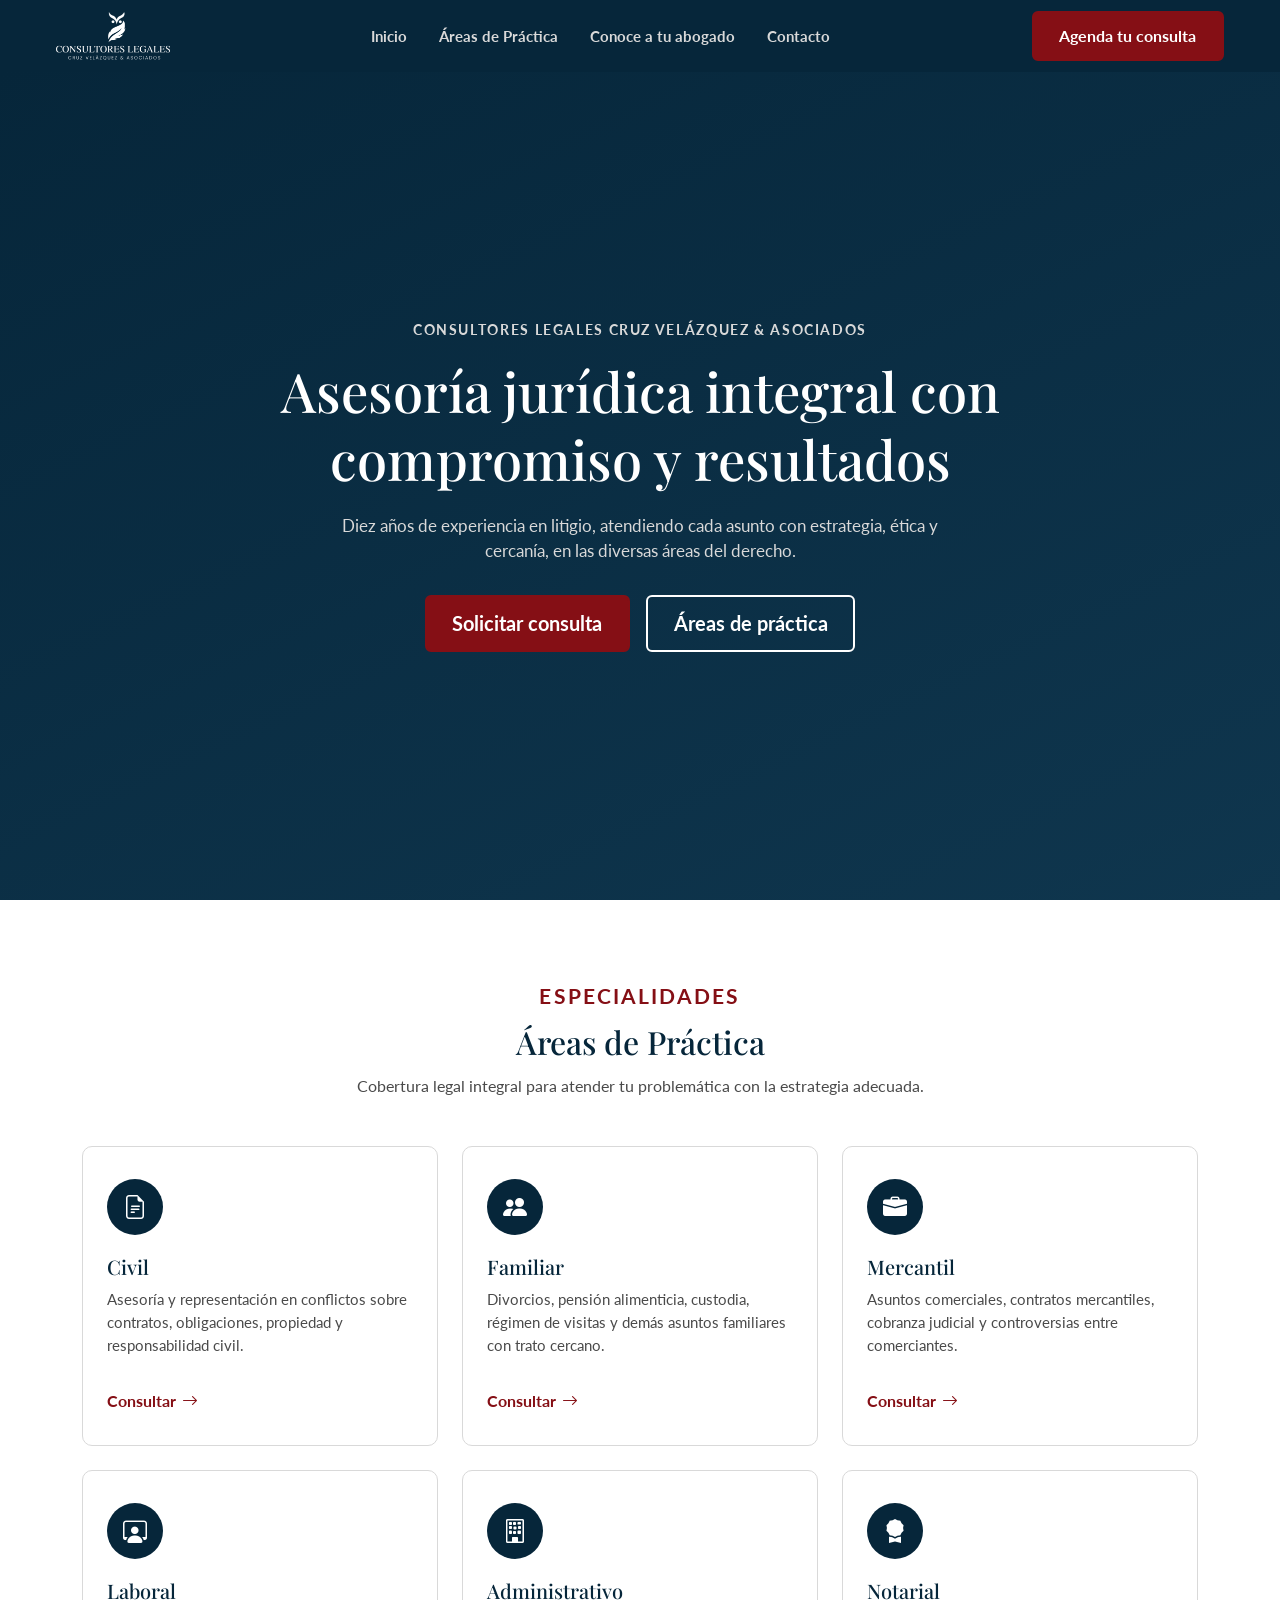
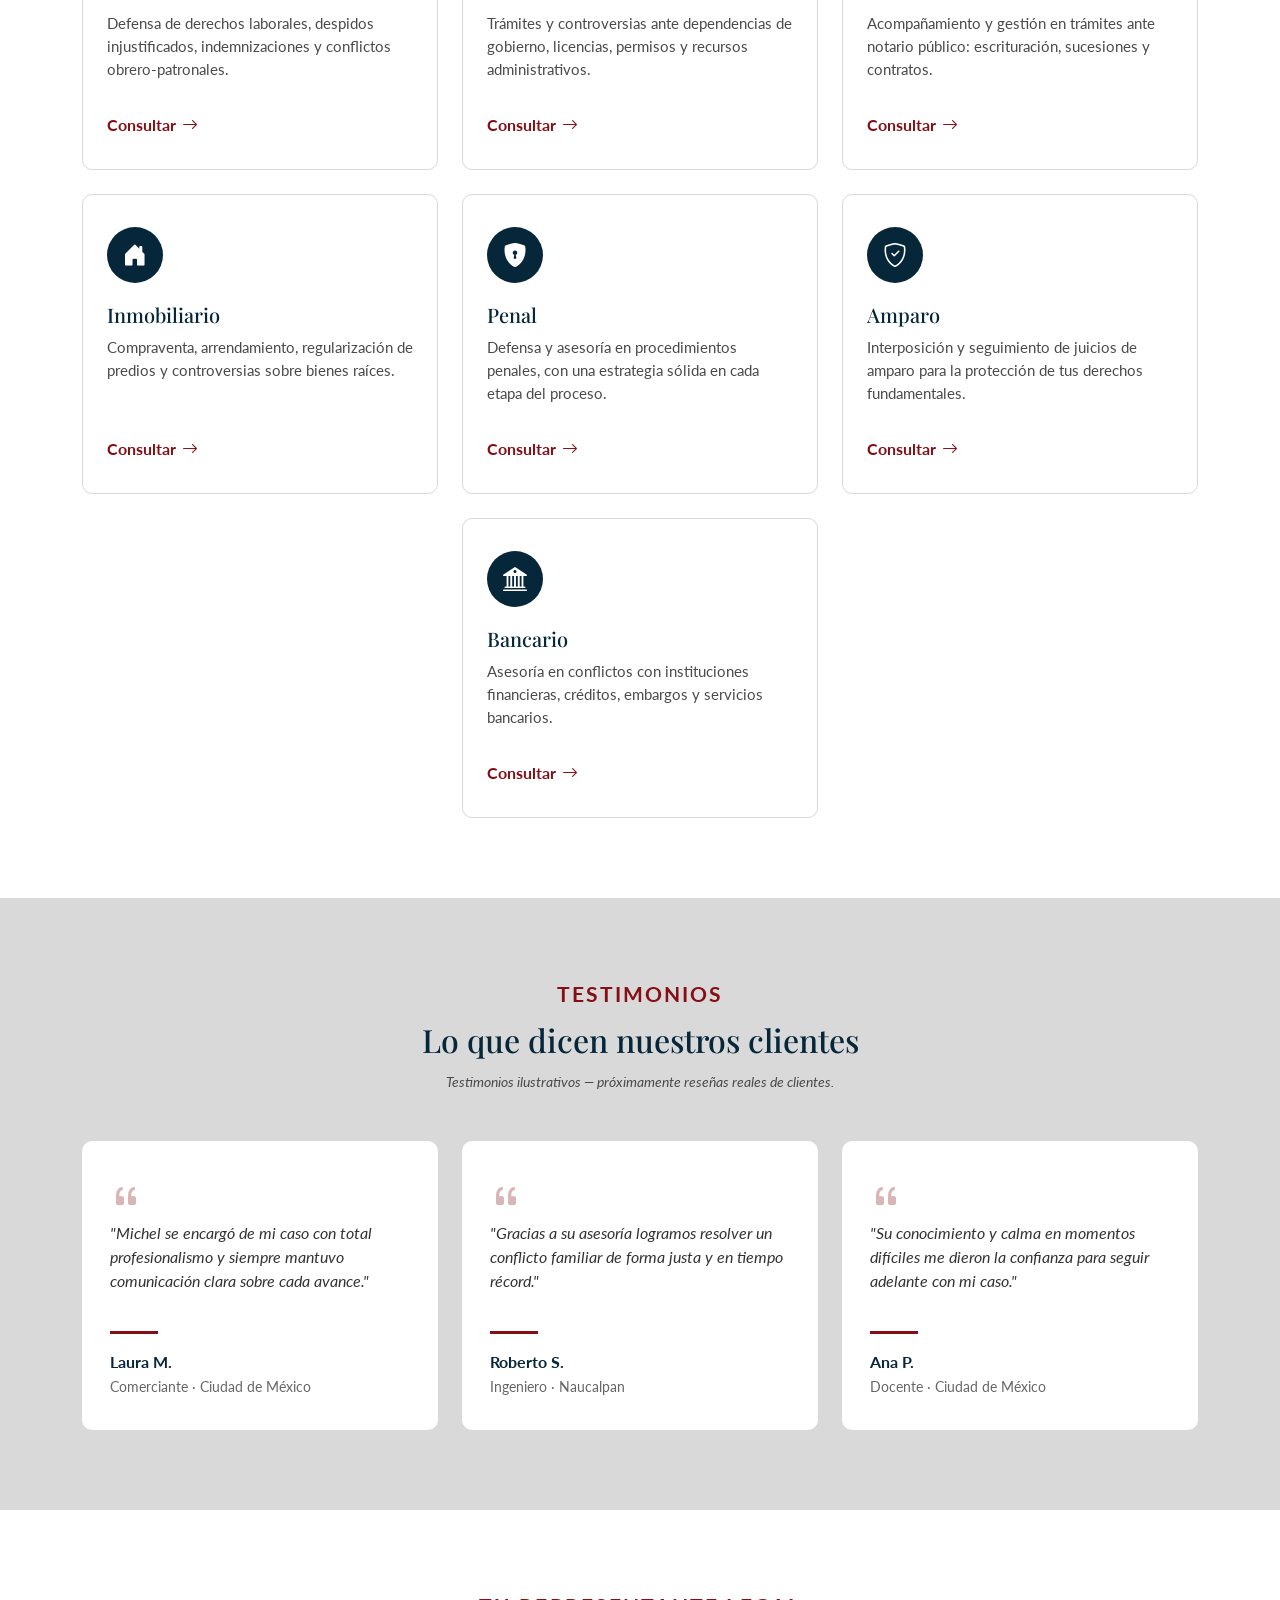
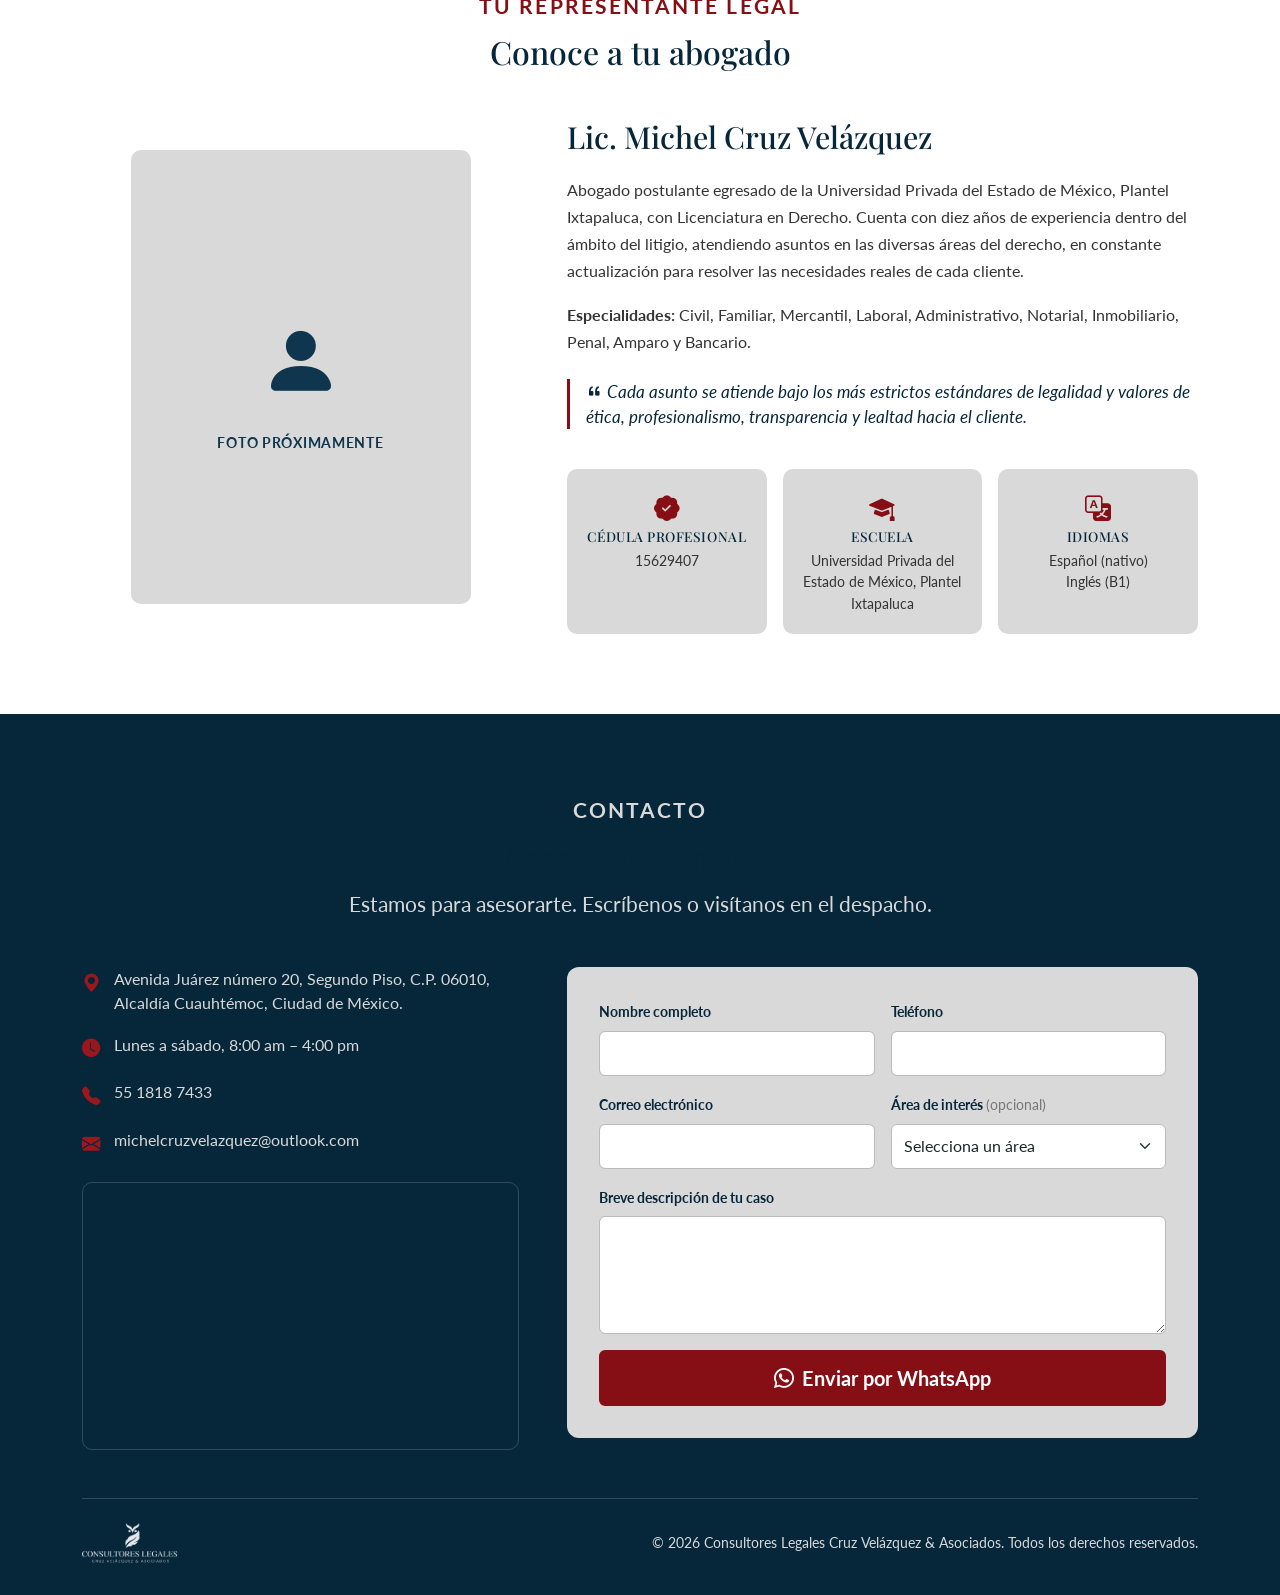
==== index.html @ a60c9e8b "Primera versión de la landing page del despacho de abogados Landing page mobile-first con Bootstrap " ====
<!DOCTYPE html>
<html lang="es">
<head>
<meta charset="UTF-8">
<meta name="viewport" content="width=device-width, initial-scale=1.0">
<title>Consultores Legales Cruz Velázquez &amp; Asociados | Michel Cruz Velázquez</title>
<meta name="description" content="Asesoría jurídica integral y personalizada con el Lic. Michel Cruz Velázquez. Civil, Familiar, Mercantil, Laboral, Penal, Amparo y más. Ciudad de México.">
<meta name="robots" content="index, follow">
<meta name="theme-color" content="#06263A">

<!-- TODO: reemplazar con la URL real una vez publicado en GitHub Pages (o dominio propio) -->
<link rel="canonical" href="https://TU-USUARIO.github.io/NOMBRE-REPO/">

<!-- Open Graph -->
<meta property="og:type" content="website">
<meta property="og:locale" content="es_MX">
<meta property="og:title" content="Consultores Legales Cruz Velázquez & Asociados">
<meta property="og:description" content="Asesoría jurídica integral y personalizada. Civil, Familiar, Mercantil, Laboral, Penal, Amparo y más. Ciudad de México.">
<meta property="og:url" content="https://TU-USUARIO.github.io/NOMBRE-REPO/">
<meta property="og:image" content="https://TU-USUARIO.github.io/NOMBRE-REPO/images/logotipo_consultores_legales.png">

<!-- Twitter Card -->
<meta name="twitter:card" content="summary">
<meta name="twitter:title" content="Consultores Legales Cruz Velázquez & Asociados">
<meta name="twitter:description" content="Asesoría jurídica integral y personalizada. Civil, Familiar, Mercantil, Laboral, Penal, Amparo y más. Ciudad de México.">
<meta name="twitter:image" content="https://TU-USUARIO.github.io/NOMBRE-REPO/images/logotipo_consultores_legales.png">

<link rel="icon" type="image/png" href="images/logotipo_consultores_legales.png">

<!-- Google Fonts -->
<link rel="preconnect" href="https://fonts.googleapis.com">
<link rel="preconnect" href="https://fonts.gstatic.com" crossorigin>
<link href="https://fonts.googleapis.com/css2?family=Lato:wght@400;700&family=Playfair+Display:wght@600;700&display=swap" rel="stylesheet">

<!-- Bootstrap 5 -->
<link href="https://cdn.jsdelivr.net/npm/bootstrap@5.3.3/dist/css/bootstrap.min.css" rel="stylesheet">
<!-- Bootstrap Icons -->
<link rel="stylesheet" href="https://cdn.jsdelivr.net/npm/bootstrap-icons@1.11.3/font/bootstrap-icons.css">

<link rel="stylesheet" href="css/styles.css">

<!-- Datos estructurados (schema.org) para SEO local -->
<script type="application/ld+json">
{
  "@context": "https://schema.org",
  "@type": "LegalService",
  "name": "Consultores Legales Cruz Velázquez & Asociados",
  "image": "images/logotipo_consultores_legales.png",
  "priceRange": "$$",
  "address": {
    "@type": "PostalAddress",
    "streetAddress": "Avenida Juárez número 20, Segundo Piso",
    "addressLocality": "Ciudad de México",
    "addressRegion": "CDMX",
    "postalCode": "06010",
    "addressCountry": "MX"
  },
  "telephone": "+525518187433",
  "email": "michelcruzvelazquez@outlook.com",
  "openingHoursSpecification": {
    "@type": "OpeningHoursSpecification",
    "dayOfWeek": ["Monday", "Tuesday", "Wednesday", "Thursday", "Friday", "Saturday"],
    "opens": "08:00",
    "closes": "16:00"
  },
  "areaServed": "Ciudad de México",
  "knowsAbout": ["Civil", "Familiar", "Mercantil", "Laboral", "Administrativo", "Notarial", "Inmobiliario", "Penal", "Amparo", "Bancario"]
}
</script>
</head>
<body>

<!-- ===================== NAVBAR ===================== -->
<header class="site-navbar" id="siteNavbar">
  <nav class="navbar-inner">
    <a href="#inicio" class="navbar-brand-custom">
      <img src="images/logotipo_consultores_legales.png" alt="Consultores Legales Cruz Velázquez &amp; Asociados">
    </a>

    <ul class="navbar-links-desktop">
      <li><a href="#inicio">Inicio</a></li>
      <li><a href="#areas-practica">Áreas de Práctica</a></li>
      <li><a href="#abogado">Conoce a tu abogado</a></li>
      <li><a href="#contacto">Contacto</a></li>
    </ul>
    <a href="#contacto" class="btn btn-cta d-none d-lg-inline-flex">Agenda tu consulta</a>

    <button class="hamburger-btn d-lg-none" id="hamburgerBtn" aria-label="Abrir menú" aria-expanded="false" aria-controls="mobileMenu">
      <span></span>
      <span></span>
      <span></span>
    </button>
  </nav>
</header>

<!-- Menú móvil a pantalla completa -->
<div class="mobile-menu" id="mobileMenu">
  <button class="mobile-menu-close" id="mobileMenuClose" aria-label="Cerrar menú">
    <i class="bi bi-x-lg"></i>
  </button>
  <ul class="mobile-menu-links">
    <li><a href="#inicio" class="mobile-link">Inicio</a></li>
    <li><a href="#areas-practica" class="mobile-link">Áreas de Práctica</a></li>
    <li><a href="#abogado" class="mobile-link">Conoce a tu abogado</a></li>
    <li><a href="#contacto" class="mobile-link">Contacto</a></li>
  </ul>
  <a href="#contacto" class="btn btn-cta mobile-cta">Agenda tu consulta</a>
</div>

<main>

<!-- ===================== HERO ===================== -->
<section class="hero" id="inicio">
  <div class="container">
    <div class="row justify-content-center text-center">
      <div class="col-12 col-lg-9">
        <p class="hero-eyebrow">Consultores Legales Cruz Velázquez &amp; Asociados</p>
        <h1 class="hero-title">Asesoría jurídica integral con compromiso y resultados</h1>
        <p class="hero-subtitle">
          Diez años de experiencia en litigio, atendiendo cada asunto con estrategia,
          ética y cercanía, en las diversas áreas del derecho.
        </p>
        <div class="hero-buttons">
          <a href="#contacto" class="btn btn-cta btn-lg">Solicitar consulta</a>
          <a href="#areas-practica" class="btn btn-outline-hero btn-lg">Áreas de práctica</a>
        </div>
      </div>
    </div>
  </div>
</section>

<!-- ===================== ÁREAS DE PRÁCTICA ===================== -->
<section class="section-areas" id="areas-practica">
  <div class="container">
    <div class="section-heading text-center">
      <span class="section-tag">Especialidades</span>
      <h2>Áreas de Práctica</h2>
      <p>Cobertura legal integral para atender tu problemática con la estrategia adecuada.</p>
    </div>

    <div class="row g-4">

      <div class="col-12 col-sm-6 col-lg-4">
        <div class="area-card">
          <div class="area-icon"><i class="bi bi-file-earmark-text"></i></div>
          <h3>Civil</h3>
          <p>Asesoría y representación en conflictos sobre contratos, obligaciones, propiedad y responsabilidad civil.</p>
          <a href="#contacto" class="area-cta" data-area="Civil">Consultar <i class="bi bi-arrow-right"></i></a>
        </div>
      </div>

      <div class="col-12 col-sm-6 col-lg-4">
        <div class="area-card">
          <div class="area-icon"><i class="bi bi-people-fill"></i></div>
          <h3>Familiar</h3>
          <p>Divorcios, pensión alimenticia, custodia, régimen de visitas y demás asuntos familiares con trato cercano.</p>
          <a href="#contacto" class="area-cta" data-area="Familiar">Consultar <i class="bi bi-arrow-right"></i></a>
        </div>
      </div>

      <div class="col-12 col-sm-6 col-lg-4">
        <div class="area-card">
          <div class="area-icon"><i class="bi bi-briefcase-fill"></i></div>
          <h3>Mercantil</h3>
          <p>Asuntos comerciales, contratos mercantiles, cobranza judicial y controversias entre comerciantes.</p>
          <a href="#contacto" class="area-cta" data-area="Mercantil">Consultar <i class="bi bi-arrow-right"></i></a>
        </div>
      </div>

      <div class="col-12 col-sm-6 col-lg-4">
        <div class="area-card">
          <div class="area-icon"><i class="bi bi-person-workspace"></i></div>
          <h3>Laboral</h3>
          <p>Defensa de derechos laborales, despidos injustificados, indemnizaciones y conflictos obrero-patronales.</p>
          <a href="#contacto" class="area-cta" data-area="Laboral">Consultar <i class="bi bi-arrow-right"></i></a>
        </div>
      </div>

      <div class="col-12 col-sm-6 col-lg-4">
        <div class="area-card">
          <div class="area-icon"><i class="bi bi-building"></i></div>
          <h3>Administrativo</h3>
          <p>Trámites y controversias ante dependencias de gobierno, licencias, permisos y recursos administrativos.</p>
          <a href="#contacto" class="area-cta" data-area="Administrativo">Consultar <i class="bi bi-arrow-right"></i></a>
        </div>
      </div>

      <div class="col-12 col-sm-6 col-lg-4">
        <div class="area-card">
          <div class="area-icon"><i class="bi bi-award-fill"></i></div>
          <h3>Notarial</h3>
          <p>Acompañamiento y gestión en trámites ante notario público: escrituración, sucesiones y contratos.</p>
          <a href="#contacto" class="area-cta" data-area="Notarial">Consultar <i class="bi bi-arrow-right"></i></a>
        </div>
      </div>

      <div class="col-12 col-sm-6 col-lg-4">
        <div class="area-card">
          <div class="area-icon"><i class="bi bi-house-door-fill"></i></div>
          <h3>Inmobiliario</h3>
          <p>Compraventa, arrendamiento, regularización de predios y controversias sobre bienes raíces.</p>
          <a href="#contacto" class="area-cta" data-area="Inmobiliario">Consultar <i class="bi bi-arrow-right"></i></a>
        </div>
      </div>

      <div class="col-12 col-sm-6 col-lg-4">
        <div class="area-card">
          <div class="area-icon"><i class="bi bi-shield-lock-fill"></i></div>
          <h3>Penal</h3>
          <p>Defensa y asesoría en procedimientos penales, con una estrategia sólida en cada etapa del proceso.</p>
          <a href="#contacto" class="area-cta" data-area="Penal">Consultar <i class="bi bi-arrow-right"></i></a>
        </div>
      </div>

      <div class="col-12 col-sm-6 col-lg-4">
        <div class="area-card">
          <div class="area-icon"><i class="bi bi-shield-check"></i></div>
          <h3>Amparo</h3>
          <p>Interposición y seguimiento de juicios de amparo para la protección de tus derechos fundamentales.</p>
          <a href="#contacto" class="area-cta" data-area="Amparo">Consultar <i class="bi bi-arrow-right"></i></a>
        </div>
      </div>

      <div class="col-12 col-sm-6 col-lg-4 mx-auto">
        <div class="area-card">
          <div class="area-icon"><i class="bi bi-bank2"></i></div>
          <h3>Bancario</h3>
          <p>Asesoría en conflictos con instituciones financieras, créditos, embargos y servicios bancarios.</p>
          <a href="#contacto" class="area-cta" data-area="Bancario">Consultar <i class="bi bi-arrow-right"></i></a>
        </div>
      </div>

    </div>
  </div>
</section>

<!-- ===================== TESTIMONIOS ===================== -->
<section class="section-testimonios">
  <div class="container">
    <div class="section-heading text-center">
      <span class="section-tag">Testimonios</span>
      <h2>Lo que dicen nuestros clientes</h2>
      <p class="section-note">Testimonios ilustrativos — próximamente reseñas reales de clientes.</p>
    </div>

    <div class="row g-4">
      <div class="col-12 col-md-4">
        <div class="testimonio-card">
          <i class="bi bi-quote testimonio-quote-icon"></i>
          <p class="testimonio-texto">"Michel se encargó de mi caso con total profesionalismo y siempre mantuvo comunicación clara sobre cada avance."</p>
          <hr class="testimonio-divider">
          <p class="testimonio-nombre">Laura M.</p>
          <p class="testimonio-detalle">Comerciante · Ciudad de México</p>
        </div>
      </div>

      <div class="col-12 col-md-4">
        <div class="testimonio-card">
          <i class="bi bi-quote testimonio-quote-icon"></i>
          <p class="testimonio-texto">"Gracias a su asesoría logramos resolver un conflicto familiar de forma justa y en tiempo récord."</p>
          <hr class="testimonio-divider">
          <p class="testimonio-nombre">Roberto S.</p>
          <p class="testimonio-detalle">Ingeniero · Naucalpan</p>
        </div>
      </div>

      <div class="col-12 col-md-4">
        <div class="testimonio-card">
          <i class="bi bi-quote testimonio-quote-icon"></i>
          <p class="testimonio-texto">"Su conocimiento y calma en momentos difíciles me dieron la confianza para seguir adelante con mi caso."</p>
          <hr class="testimonio-divider">
          <p class="testimonio-nombre">Ana P.</p>
          <p class="testimonio-detalle">Docente · Ciudad de México</p>
        </div>
      </div>
    </div>
  </div>
</section>

<!-- ===================== CONOCE A TU ABOGADO ===================== -->
<section class="section-abogado" id="abogado">
  <div class="container">
    <div class="section-heading text-center">
      <span class="section-tag">Tu representante legal</span>
      <h2>Conoce a tu abogado</h2>
    </div>

    <div class="row align-items-center g-5">
      <div class="col-12 col-lg-5">
        <div class="abogado-foto-wrap">
          <div class="abogado-foto-placeholder">
            <i class="bi bi-person-fill"></i>
            <span>Foto próximamente</span>
          </div>
        </div>
      </div>

      <div class="col-12 col-lg-7">
        <h3 class="abogado-nombre">Lic. Michel Cruz Velázquez</h3>
        <p class="abogado-parrafo">
          Abogado postulante egresado de la Universidad Privada del Estado de México,
          Plantel Ixtapaluca, con Licenciatura en Derecho. Cuenta con diez años de
          experiencia dentro del ámbito del litigio, atendiendo asuntos en las diversas
          áreas del derecho, en constante actualización para resolver las necesidades
          reales de cada cliente.
        </p>
        <p class="abogado-parrafo">
          <strong>Especialidades:</strong> Civil, Familiar, Mercantil, Laboral,
          Administrativo, Notarial, Inmobiliario, Penal, Amparo y Bancario.
        </p>
        <p class="abogado-filosofia">
          <i class="bi bi-quote"></i>
          Cada asunto se atiende bajo los más estrictos estándares de legalidad y
          valores de ética, profesionalismo, transparencia y lealtad hacia el cliente.
        </p>

        <div class="row g-3 abogado-datos">
          <div class="col-12 col-sm-4">
            <div class="dato-card">
              <i class="bi bi-patch-check-fill"></i>
              <h4>Cédula Profesional</h4>
              <p>15629407</p>
            </div>
          </div>
          <div class="col-12 col-sm-4">
            <div class="dato-card">
              <i class="bi bi-mortarboard-fill"></i>
              <h4>Escuela</h4>
              <p>Universidad Privada del Estado de México, Plantel Ixtapaluca</p>
            </div>
          </div>
          <div class="col-12 col-sm-4">
            <div class="dato-card">
              <i class="bi bi-translate"></i>
              <h4>Idiomas</h4>
              <p>Español (nativo)<br>Inglés (B1)</p>
            </div>
          </div>
        </div>
      </div>
    </div>
  </div>
</section>

</main>

<!-- ===================== FOOTER / CONTACTO ===================== -->
<footer class="section-contacto" id="contacto">
  <div class="container">
    <div class="section-heading text-center">
      <span class="section-tag section-tag-light">Contacto</span>
      <h2>Agenda tu consulta</h2>
      <p>Estamos para asesorarte. Escríbenos o visítanos en el despacho.</p>
    </div>

    <div class="row g-5">
      <!-- Datos de contacto + mapa -->
      <div class="col-12 col-lg-5">
        <ul class="contacto-datos">
          <li>
            <i class="bi bi-geo-alt-fill"></i>
            <span>Avenida Juárez número 20, Segundo Piso, C.P. 06010,
            Alcaldía Cuauhtémoc, Ciudad de México.</span>
          </li>
          <li>
            <i class="bi bi-clock-fill"></i>
            <span>Lunes a sábado, 8:00 am – 4:00 pm</span>
          </li>
          <li>
            <i class="bi bi-telephone-fill"></i>
            <a href="tel:+525518187433">55 1818 7433</a>
          </li>
          <li>
            <i class="bi bi-envelope-fill"></i>
            <a href="mailto:michelcruzvelazquez@outlook.com">michelcruzvelazquez@outlook.com</a>
          </li>
        </ul>

        <div class="mapa-wrap">
          <iframe
            title="Ubicación del despacho"
            src="https://www.google.com/maps?q=Avenida+Ju%C3%A1rez+20,+Cuauht%C3%A9moc,+Ciudad+de+M%C3%A9xico&output=embed"
            width="100%" height="260" style="border:0;" allowfullscreen="" loading="lazy"
            referrerpolicy="no-referrer-when-downgrade">
          </iframe>
        </div>
      </div>

      <!-- Formulario -->
      <div class="col-12 col-lg-7">
        <form id="contactoForm" class="contacto-form" novalidate>
          <div class="row g-3">
            <div class="col-12 col-sm-6">
              <label for="nombre" class="form-label">Nombre completo</label>
              <input type="text" class="form-control" id="nombre" name="nombre"
                minlength="3" pattern="[A-Za-zÀ-ÖØ-öø-ÿ\s]{3,}"
                title="Ingresa un nombre válido de al menos 3 letras" required>
            </div>
            <div class="col-12 col-sm-6">
              <label for="telefono" class="form-label">Teléfono</label>
              <input type="tel" class="form-control" id="telefono" name="telefono"
                inputmode="numeric" pattern="[0-9]{10}" maxlength="10"
                title="Ingresa un teléfono a 10 dígitos, solo números" required>
            </div>
            <div class="col-12 col-sm-6">
              <label for="correo" class="form-label">Correo electrónico</label>
              <input type="email" class="form-control" id="correo" name="correo" required>
            </div>
            <div class="col-12 col-sm-6">
              <label for="area" class="form-label">Área de interés <span class="opcional">(opcional)</span></label>
              <select class="form-select" id="area" name="area">
                <option value="" selected>Selecciona un área</option>
                <option value="Civil">Civil</option>
                <option value="Familiar">Familiar</option>
                <option value="Mercantil">Mercantil</option>
                <option value="Laboral">Laboral</option>
                <option value="Administrativo">Administrativo</option>
                <option value="Notarial">Notarial</option>
                <option value="Inmobiliario">Inmobiliario</option>
                <option value="Penal">Penal</option>
                <option value="Amparo">Amparo</option>
                <option value="Bancario">Bancario</option>
                <option value="Otro">Otro</option>
              </select>
            </div>
            <div class="col-12">
              <label for="descripcion" class="form-label">Breve descripción de tu caso</label>
              <textarea class="form-control" id="descripcion" name="descripcion" rows="4" required></textarea>
            </div>
            <div class="col-12">
              <button type="submit" class="btn btn-cta btn-lg w-100 w-sm-auto">
                <i class="bi bi-whatsapp"></i> Enviar por WhatsApp
              </button>
            </div>
          </div>
        </form>
      </div>
    </div>

    <div class="footer-bottom">
      <img src="images/logotipo_consultores_legales.png" alt="Consultores Legales Cruz Velázquez &amp; Asociados" class="footer-logo">
      <p>&copy; <span id="footerYear"></span> Consultores Legales Cruz Velázquez &amp; Asociados. Todos los derechos reservados.</p>
    </div>
  </div>
</footer>

<!-- Bootstrap Bundle JS -->
<script src="https://cdn.jsdelivr.net/npm/bootstrap@5.3.3/dist/js/bootstrap.bundle.min.js"></script>
<script src="js/main.js"></script>
</body>
</html>
---- css/styles.css ----
/* ============================================================
   Consultores Legales Cruz Velázquez & Asociados
   Estilos mobile-first
   ============================================================ */

:root {
  --azul-marino: #06263A;
  --azul-petroleo: #0F364E;
  --rojo-vino: #850F15;
  --rojo-carmesi: #9A181D;
  --negro-azulado: #000713;
  --blanco: #FFFFFF;
  --gris-claro: #D9D9D9;

  --navbar-height: 72px;
  --font-heading: "Playfair Display", Georgia, serif;
  --font-body: "Lato", "Segoe UI", sans-serif;
}

* {
  box-sizing: border-box;
}

html {
  scroll-behavior: smooth;
  overflow-x: hidden;
  width: 100%;
}

body {
  font-family: var(--font-body);
  color: var(--negro-azulado);
  background-color: var(--blanco);
  margin: 0;
  padding-top: var(--navbar-height);
  overflow-x: hidden;
  width: 100%;
}

img, iframe, svg, video {
  max-width: 100%;
}

h1, h2, h3, h4 {
  font-family: var(--font-heading);
  color: var(--azul-marino);
  margin: 0;
}

section[id], main [id] {
  scroll-margin-top: var(--navbar-height);
}

a {
  text-decoration: none;
}

img {
  max-width: 100%;
  display: block;
}

/* ============== BOTONES ============== */
.btn-cta {
  background-color: var(--rojo-vino);
  border: 2px solid var(--rojo-vino);
  color: var(--blanco);
  font-weight: 700;
  padding: 0.7rem 1.6rem;
  border-radius: 6px;
  transition: background-color 0.2s ease, border-color 0.2s ease, transform 0.15s ease;
  display: inline-flex;
  align-items: center;
  justify-content: center;
  gap: 0.5rem;
}

.btn-cta:hover,
.btn-cta:focus {
  background-color: var(--rojo-carmesi);
  border-color: var(--rojo-carmesi);
  color: var(--blanco);
  transform: translateY(-2px);
}

.btn-outline-hero {
  background-color: transparent;
  border: 2px solid var(--blanco);
  color: var(--blanco);
  font-weight: 700;
  padding: 0.7rem 1.6rem;
  border-radius: 6px;
  transition: background-color 0.2s ease, color 0.2s ease, transform 0.15s ease;
}

.btn-outline-hero:hover,
.btn-outline-hero:focus {
  background-color: var(--blanco);
  color: var(--azul-marino);
  transform: translateY(-2px);
}

/* ============== NAVBAR ============== */
.site-navbar {
  position: fixed;
  top: 0;
  left: 0;
  right: 0;
  height: var(--navbar-height);
  background-color: var(--azul-marino);
  z-index: 1000;
  transition: box-shadow 0.25s ease;
}

.site-navbar.scrolled {
  box-shadow: 0 2px 14px rgba(0, 7, 19, 0.35);
}

.navbar-inner {
  max-width: 1200px;
  margin: 0 auto;
  height: 100%;
  padding: 0 1rem;
  display: flex;
  align-items: center;
  justify-content: space-between;
}

.navbar-brand-custom img {
  height: 48px;
  width: auto;
}

.navbar-links-desktop {
  display: none;
  list-style: none;
  margin: 0;
  padding: 0;
  gap: 2rem;
}

.navbar-links-desktop a {
  color: var(--gris-claro);
  font-weight: 700;
  font-size: 0.95rem;
  padding: 0.4rem 0;
  border-bottom: 2px solid transparent;
  transition: border-color 0.2s ease, color 0.2s ease;
}

.navbar-links-desktop a:hover {
  color: var(--blanco);
  border-color: var(--rojo-carmesi);
}

/* Botón hamburguesa */
.hamburger-btn {
  background: none;
  border: none;
  width: 40px;
  height: 40px;
  display: flex;
  flex-direction: column;
  align-items: center;
  justify-content: center;
  gap: 5px;
  cursor: pointer;
  padding: 0;
}

.hamburger-btn span {
  display: block;
  width: 26px;
  height: 3px;
  background-color: var(--blanco);
  border-radius: 2px;
  transition: transform 0.25s ease, opacity 0.25s ease;
}

.hamburger-btn[aria-expanded="true"] span:nth-child(1) {
  transform: translateY(8px) rotate(45deg);
}

.hamburger-btn[aria-expanded="true"] span:nth-child(2) {
  opacity: 0;
}

.hamburger-btn[aria-expanded="true"] span:nth-child(3) {
  transform: translateY(-8px) rotate(-45deg);
}

/* Menú móvil a pantalla completa */
.mobile-menu {
  position: fixed;
  inset: 0;
  width: 100%;
  height: 100%;
  background-color: var(--azul-marino);
  z-index: 1050;
  display: flex;
  flex-direction: column;
  align-items: center;
  justify-content: center;
  gap: 2.5rem;
  opacity: 0;
  visibility: hidden;
  transform: translateY(-12px);
  transition: opacity 0.25s ease, transform 0.25s ease, visibility 0.25s ease;
}

.mobile-menu.open {
  opacity: 1;
  visibility: visible;
  transform: translateY(0);
}

.mobile-menu-close {
  position: absolute;
  top: 1.25rem;
  right: 1.25rem;
  background: none;
  border: none;
  color: var(--blanco);
  font-size: 1.75rem;
  cursor: pointer;
  line-height: 1;
}

.mobile-menu-links {
  list-style: none;
  margin: 0;
  padding: 0;
  text-align: center;
}

.mobile-menu-links li {
  margin: 1.5rem 0;
}

.mobile-link {
  color: var(--blanco);
  font-family: var(--font-heading);
  font-size: 1.7rem;
  font-weight: 700;
}

.mobile-link:hover {
  color: var(--gris-claro);
}

.mobile-cta {
  margin-top: 0.5rem;
}

@media (min-width: 992px) {
  .navbar-links-desktop {
    display: flex;
  }
}

/* ============== HERO ============== */
.hero {
  min-height: calc(100vh - var(--navbar-height));
  display: flex;
  align-items: center;
  padding: 4rem 0;
  background: linear-gradient(155deg, var(--azul-marino) 0%, var(--azul-petroleo) 100%);
  color: var(--blanco);
}

.hero-eyebrow {
  text-transform: uppercase;
  letter-spacing: 0.12em;
  font-weight: 700;
  font-size: 0.85rem;
  color: var(--gris-claro);
  margin-bottom: 1rem;
}

.hero-title {
  color: var(--blanco);
  font-size: 2.1rem;
  line-height: 1.25;
  margin-bottom: 1.25rem;
}

.hero-subtitle {
  font-size: 1.05rem;
  color: var(--gris-claro);
  max-width: 640px;
  margin: 0 auto 2rem;
}

.hero-buttons {
  display: flex;
  flex-direction: column;
  gap: 1rem;
  align-items: center;
}

@media (min-width: 576px) {
  .hero-buttons {
    flex-direction: row;
    justify-content: center;
  }
}

@media (min-width: 768px) {
  .hero-title {
    font-size: 2.8rem;
  }
}

@media (min-width: 992px) {
  .hero-title {
    font-size: 3.4rem;
  }
}

/* ============== ENCABEZADOS DE SECCIÓN ============== */
.section-heading {
  max-width: 640px;
  margin: 0 auto 3rem;
}

.section-tag {
  display: inline-block;
  text-transform: uppercase;
  letter-spacing: 0.1em;
  font-size: 1.3rem;
  font-weight: 700;
  color: var(--rojo-vino);
  margin-bottom: 0.75rem;
}

.section-tag-light {
  color: var(--gris-claro);
}

.section-heading h2 {
  font-size: 2rem;
  margin-bottom: 0.75rem;
}

.section-heading p {
  color: #4a4a4a;
  margin: 0;
}

.section-note {
  font-style: italic;
  font-size: 0.9rem;
}

/* ============== ÁREAS DE PRÁCTICA ============== */
.section-areas {
  padding: 5rem 0;
  background-color: var(--blanco);
}

.area-card {
  background-color: var(--blanco);
  border: 1px solid var(--gris-claro);
  border-radius: 10px;
  padding: 2rem 1.5rem;
  height: 100%;
  display: flex;
  flex-direction: column;
  transition: transform 0.2s ease, box-shadow 0.2s ease;
}

.area-card:hover {
  transform: translateY(-6px);
  box-shadow: 0 12px 24px rgba(0, 7, 19, 0.1);
}

.area-icon {
  width: 56px;
  height: 56px;
  border-radius: 50%;
  background-color: var(--azul-marino);
  color: var(--blanco);
  display: flex;
  align-items: center;
  justify-content: center;
  font-size: 1.5rem;
  margin-bottom: 1.25rem;
}

.area-card h3 {
  font-size: 1.25rem;
  margin-bottom: 0.6rem;
}

.area-card p {
  color: #4a4a4a;
  font-size: 0.95rem;
  flex-grow: 1;
}

.area-cta {
  color: var(--rojo-vino);
  font-weight: 700;
  margin-top: 1rem;
  display: inline-flex;
  align-items: center;
  gap: 0.4rem;
  transition: gap 0.2s ease, color 0.2s ease;
}

.area-cta:hover {
  color: var(--rojo-carmesi);
  gap: 0.7rem;
}

/* ============== TESTIMONIOS ============== */
.section-testimonios {
  padding: 5rem 0;
  background-color: var(--gris-claro);
}

.testimonio-card {
  background-color: var(--blanco);
  border-radius: 10px;
  padding: 2rem 1.75rem;
  height: 100%;
  position: relative;
}

.testimonio-quote-icon {
  font-size: 2rem;
  color: var(--rojo-vino);
  opacity: 0.3;
}

.testimonio-texto {
  font-style: italic;
  color: #333;
  min-height: 90px;
}

.testimonio-divider {
  width: 48px;
  border: none;
  border-top: 3px solid var(--rojo-vino);
  margin: 1.25rem 0 1rem;
  opacity: 1;
}

.testimonio-nombre {
  font-weight: 700;
  color: var(--azul-marino);
  margin-bottom: 0.15rem;
}

.testimonio-detalle {
  color: #666;
  font-size: 0.9rem;
  margin: 0;
}

/* ============== CONOCE A TU ABOGADO ============== */
.section-abogado {
  padding: 5rem 0;
  background-color: var(--blanco);
}

.abogado-foto-wrap {
  max-width: 340px;
  margin: 0 auto;
}

.abogado-foto-placeholder {
  aspect-ratio: 3 / 4;
  width: 100%;
  background-color: var(--gris-claro);
  border-radius: 10px;
  display: flex;
  flex-direction: column;
  align-items: center;
  justify-content: center;
  gap: 0.75rem;
  color: var(--azul-petroleo);
}

.abogado-foto-placeholder i {
  font-size: 5rem;
}

.abogado-foto-placeholder span {
  font-size: 0.9rem;
  font-weight: 700;
  text-transform: uppercase;
  letter-spacing: 0.05em;
}

.abogado-nombre {
  font-size: 1.9rem;
  margin-bottom: 1.25rem;
}

.abogado-parrafo {
  color: #333;
  line-height: 1.7;
  margin-bottom: 1rem;
}

.abogado-filosofia {
  color: var(--azul-marino);
  font-style: italic;
  font-size: 1.05rem;
  border-left: 3px solid var(--rojo-vino);
  padding-left: 1rem;
  margin: 1.5rem 0;
}

.abogado-datos {
  margin-top: 1.5rem;
}

.dato-card {
  background-color: var(--gris-claro);
  border-radius: 10px;
  padding: 1.25rem 1rem;
  text-align: center;
  height: 100%;
}

.dato-card i {
  font-size: 1.6rem;
  color: var(--rojo-vino);
  margin-bottom: 0.5rem;
}

.dato-card h4 {
  font-size: 0.85rem;
  text-transform: uppercase;
  letter-spacing: 0.04em;
  color: var(--azul-marino);
  margin-bottom: 0.35rem;
}

.dato-card p {
  font-size: 0.9rem;
  color: #333;
  margin: 0;
}

/* ============== CONTACTO / FOOTER ============== */
.section-contacto {
  padding: 5rem 0 2rem;
  background-color: var(--azul-marino);
  color: var(--blanco);
}

.section-contacto .section-heading p {
  color: var(--gris-claro);
  font-size: 1.3rem;
}

.contacto-datos {
  list-style: none;
  margin: 0 0 1.5rem;
  padding: 0;
}

.contacto-datos li {
  display: flex;
  align-items: flex-start;
  gap: 0.85rem;
  margin-bottom: 1.1rem;
  color: var(--gris-claro);
}

.contacto-datos i {
  color: var(--rojo-carmesi);
  font-size: 1.15rem;
  margin-top: 0.15rem;
}

.contacto-datos a {
  color: var(--gris-claro);
}

.contacto-datos a:hover {
  color: var(--blanco);
}

.mapa-wrap {
  border-radius: 10px;
  overflow: hidden;
  border: 1px solid rgba(217, 217, 217, 0.2);
}

.contacto-form {
  background-color: var(--gris-claro);
  border-radius: 12px;
  padding: 2rem;
  color: var(--negro-azulado);
}

.contacto-form .form-control,
.contacto-form .form-select {
  background-color: var(--blanco);
}

.contacto-form .form-label {
  font-weight: 700;
  color: var(--azul-marino);
  font-size: 0.9rem;
}

.contacto-form .opcional {
  font-weight: 400;
  color: #777;
}

.contacto-form .form-control,
.contacto-form .form-select {
  border: 1px solid #b9bcbe;
  border-radius: 6px;
  padding: 0.6rem 0.75rem;
}

.contacto-form .form-control:focus,
.contacto-form .form-select:focus {
  border-color: var(--rojo-vino);
  box-shadow: 0 0 0 0.2rem rgba(133, 15, 21, 0.15);
}

.footer-bottom {
  border-top: 1px solid rgba(217, 217, 217, 0.2);
  margin-top: 3rem;
  padding-top: 1.5rem;
  display: flex;
  flex-direction: column;
  align-items: center;
  gap: 1rem;
  text-align: center;
}

.footer-logo {
  height: 40px;
  width: auto;
  opacity: 0.9;
}

.footer-bottom p {
  color: var(--gris-claro);
  font-size: 0.85rem;
  margin: 0;
}

@media (min-width: 768px) {
  .footer-bottom {
    flex-direction: row;
    justify-content: space-between;
    text-align: left;
  }
}
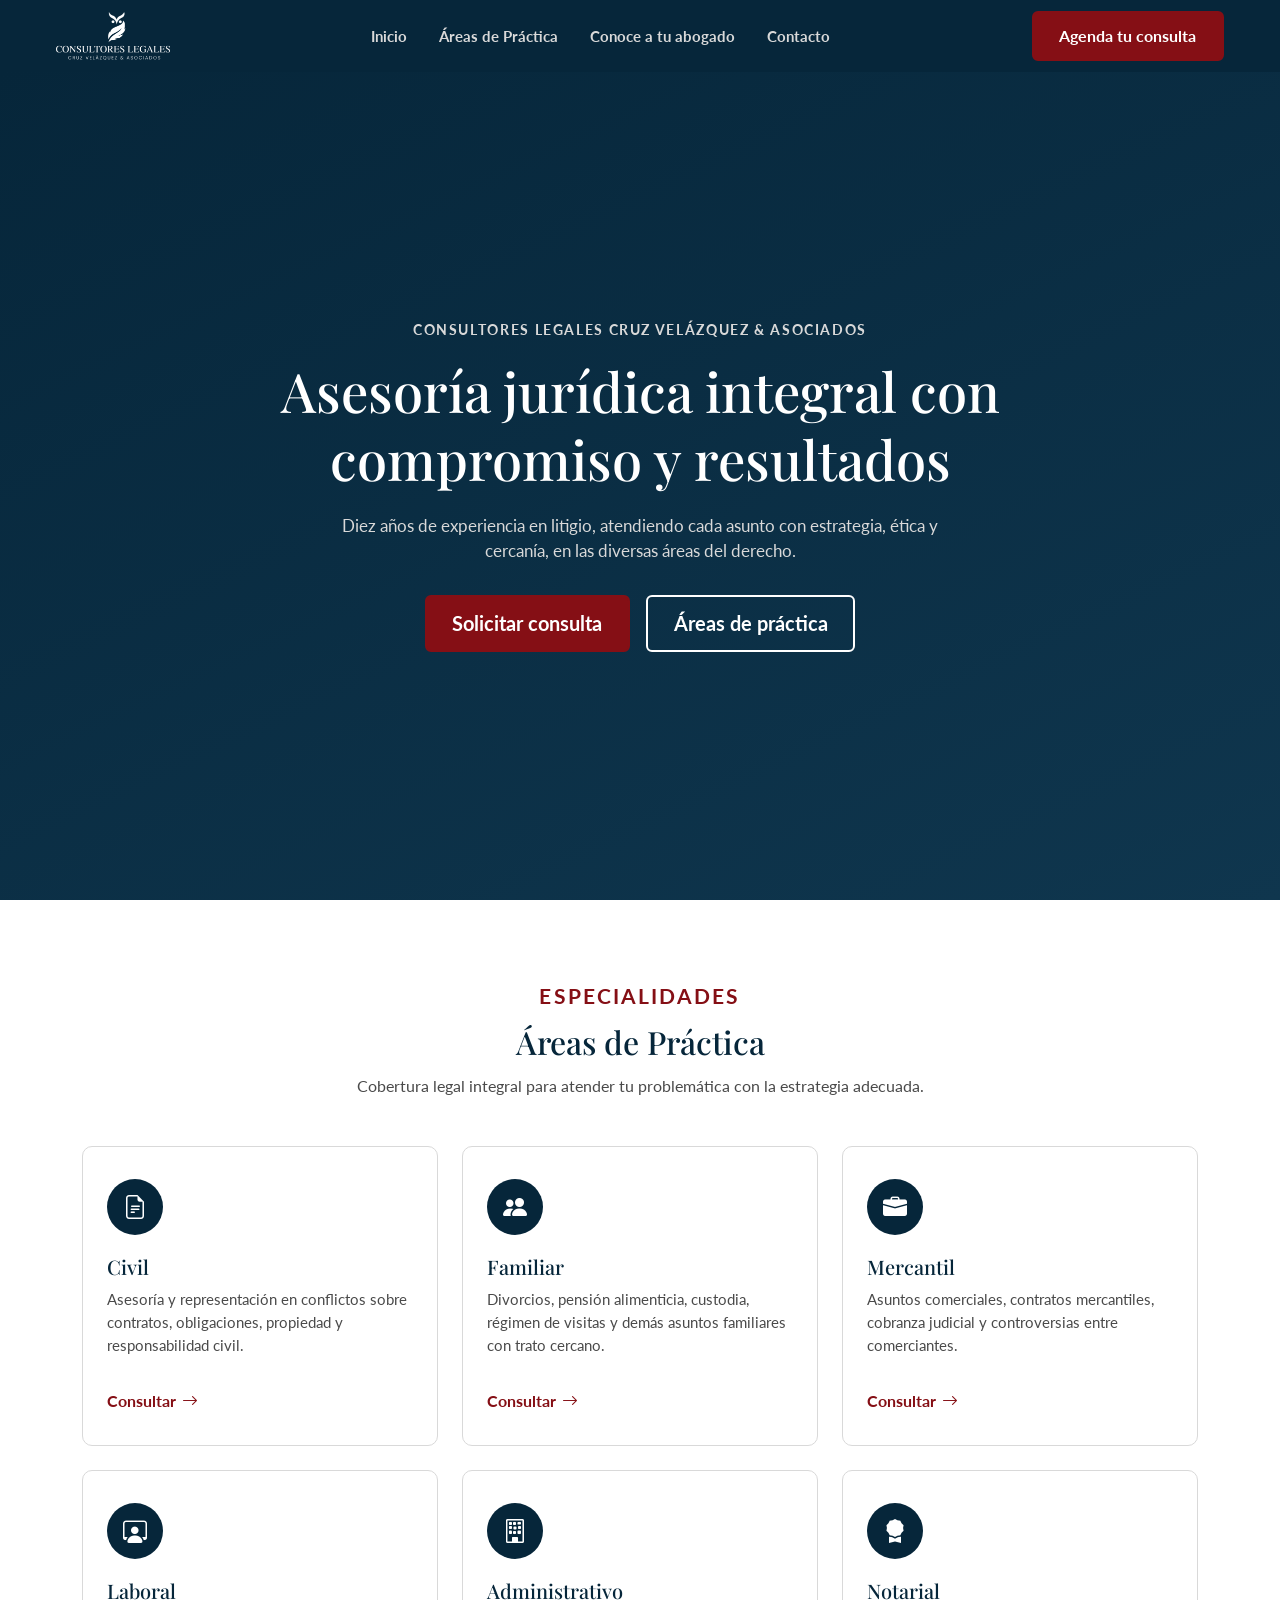
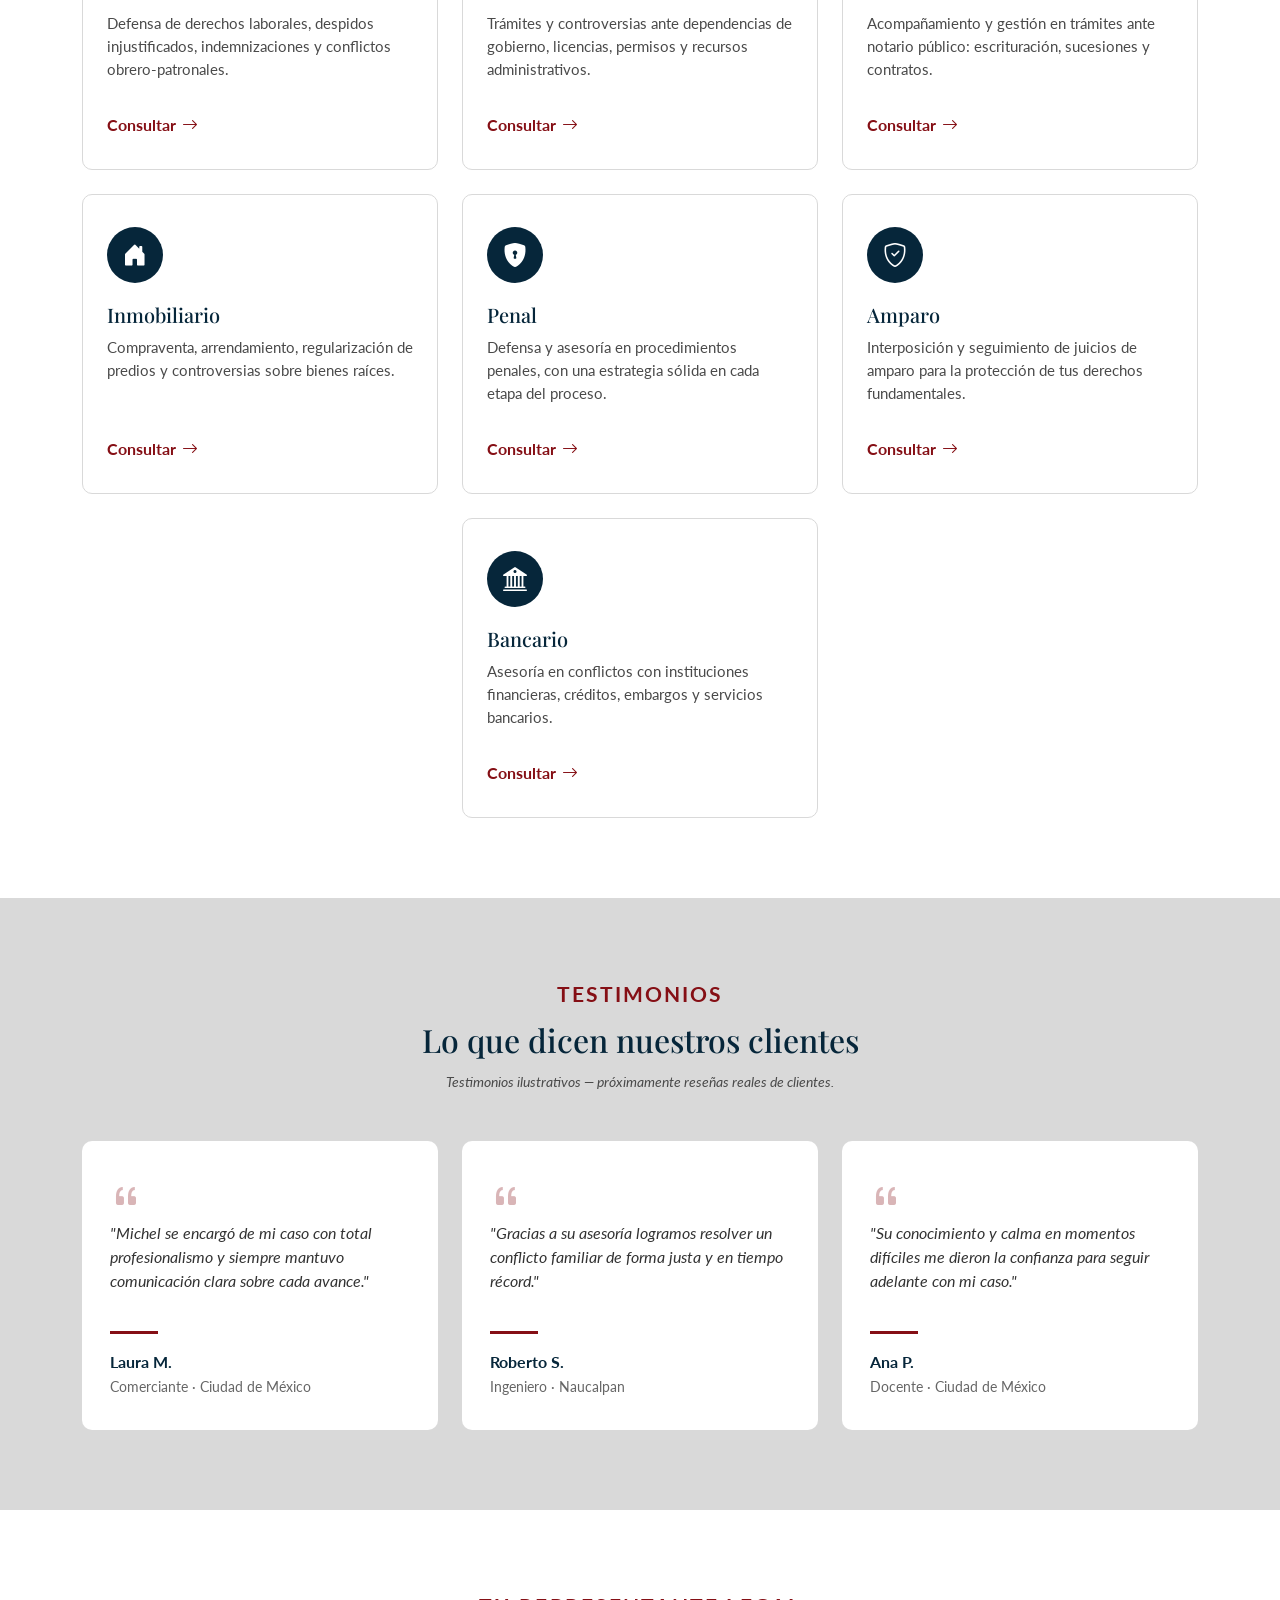
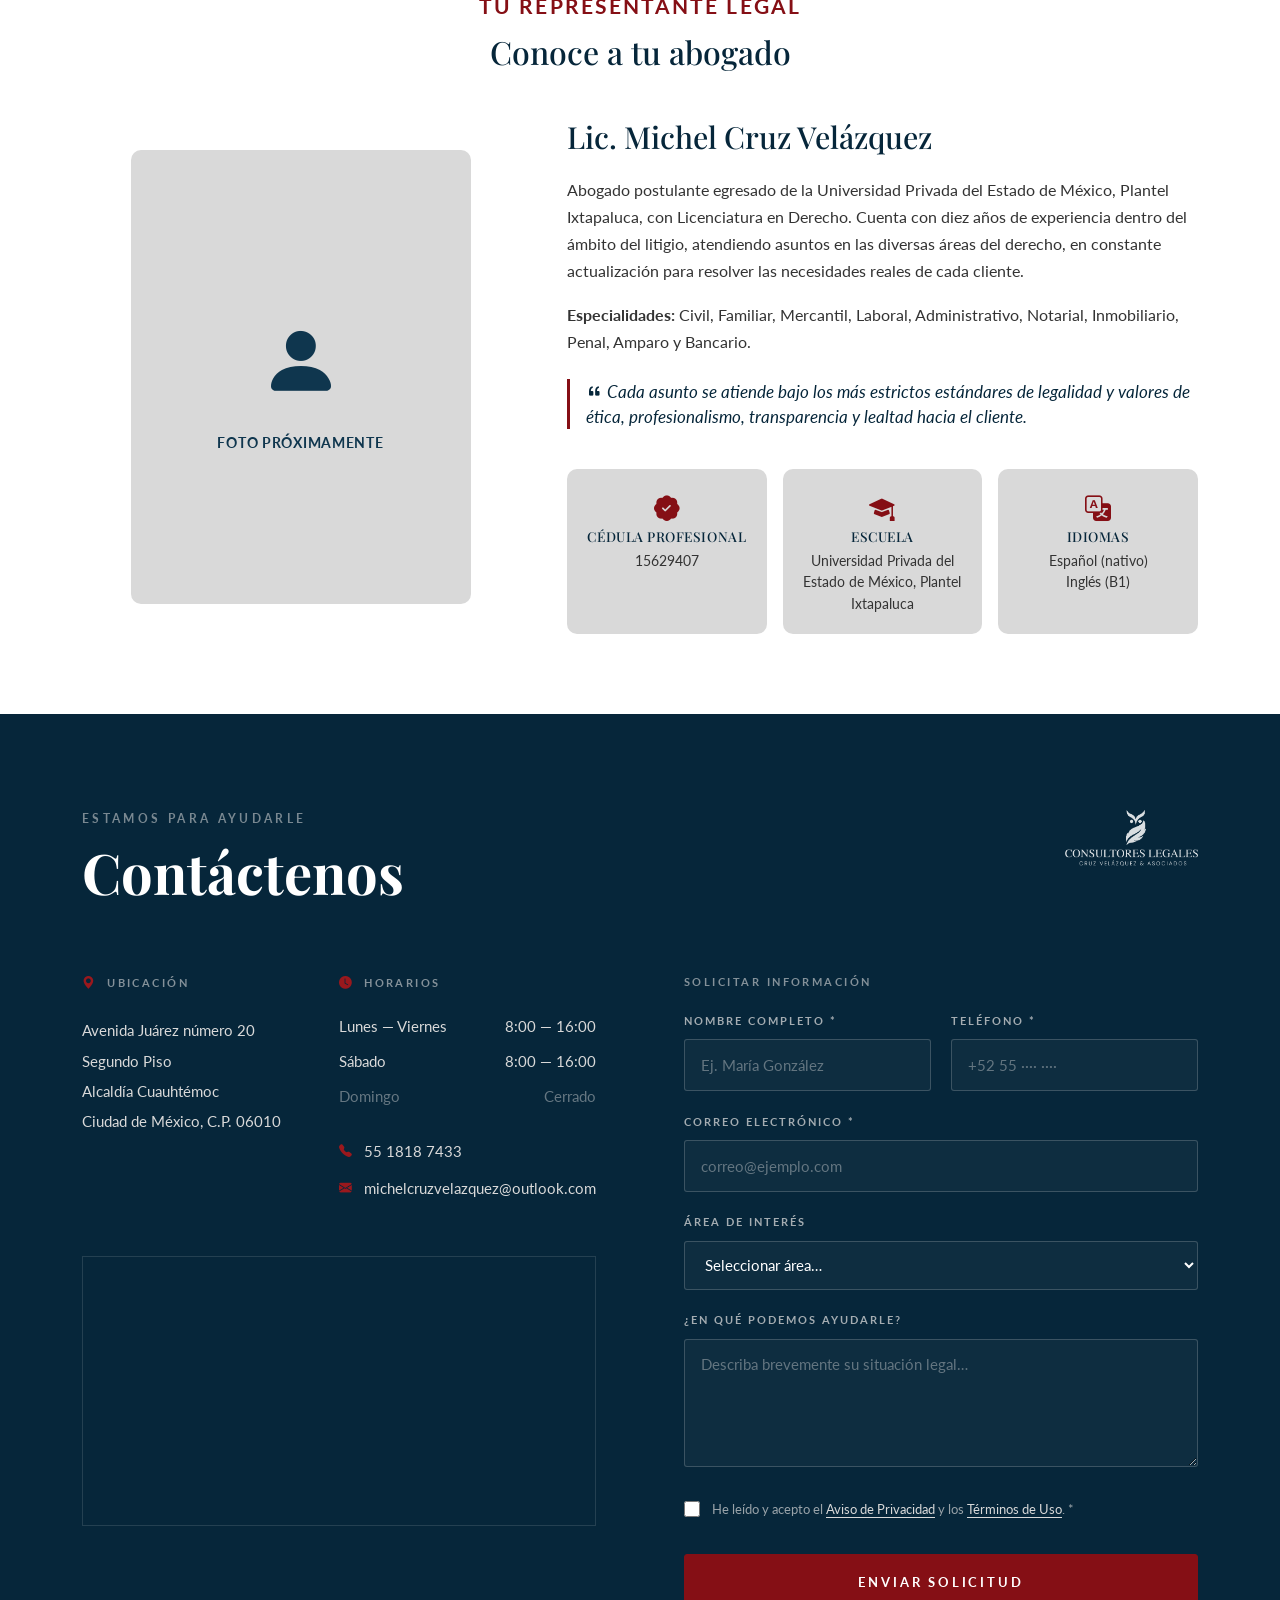
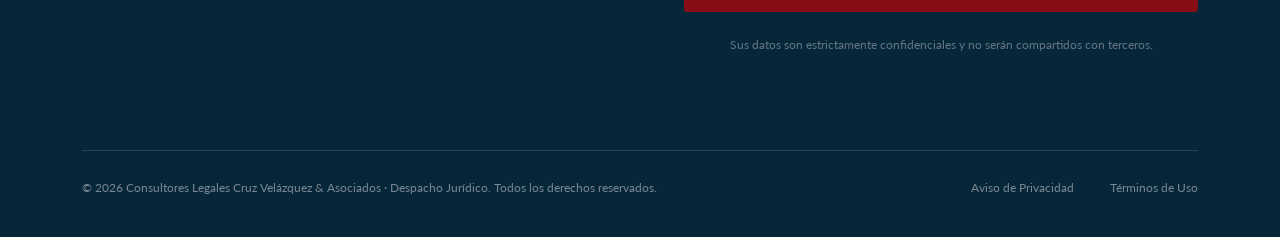
==== commit 539b112b: "feat: Agregando aviso de privacidad y terminos de uso, asi como arreglando rutas de los archivos htm" ====
--- a/index.html
+++ b/index.html
@@ -1,46 +1,52 @@
 <!DOCTYPE html>
 <html lang="es">
+
 <head>
-<meta charset="UTF-8">
-<meta name="viewport" content="width=device-width, initial-scale=1.0">
-<title>Consultores Legales Cruz Velázquez &amp; Asociados | Michel Cruz Velázquez</title>
-<meta name="description" content="Asesoría jurídica integral y personalizada con el Lic. Michel Cruz Velázquez. Civil, Familiar, Mercantil, Laboral, Penal, Amparo y más. Ciudad de México.">
-<meta name="robots" content="index, follow">
-<meta name="theme-color" content="#06263A">
-
-<!-- TODO: reemplazar con la URL real una vez publicado en GitHub Pages (o dominio propio) -->
-<link rel="canonical" href="https://TU-USUARIO.github.io/NOMBRE-REPO/">
-
-<!-- Open Graph -->
-<meta property="og:type" content="website">
-<meta property="og:locale" content="es_MX">
-<meta property="og:title" content="Consultores Legales Cruz Velázquez & Asociados">
-<meta property="og:description" content="Asesoría jurídica integral y personalizada. Civil, Familiar, Mercantil, Laboral, Penal, Amparo y más. Ciudad de México.">
-<meta property="og:url" content="https://TU-USUARIO.github.io/NOMBRE-REPO/">
-<meta property="og:image" content="https://TU-USUARIO.github.io/NOMBRE-REPO/images/logotipo_consultores_legales.png">
-
-<!-- Twitter Card -->
-<meta name="twitter:card" content="summary">
-<meta name="twitter:title" content="Consultores Legales Cruz Velázquez & Asociados">
-<meta name="twitter:description" content="Asesoría jurídica integral y personalizada. Civil, Familiar, Mercantil, Laboral, Penal, Amparo y más. Ciudad de México.">
-<meta name="twitter:image" content="https://TU-USUARIO.github.io/NOMBRE-REPO/images/logotipo_consultores_legales.png">
-
-<link rel="icon" type="image/png" href="images/logotipo_consultores_legales.png">
-
-<!-- Google Fonts -->
-<link rel="preconnect" href="https://fonts.googleapis.com">
-<link rel="preconnect" href="https://fonts.gstatic.com" crossorigin>
-<link href="https://fonts.googleapis.com/css2?family=Lato:wght@400;700&family=Playfair+Display:wght@600;700&display=swap" rel="stylesheet">
-
-<!-- Bootstrap 5 -->
-<link href="https://cdn.jsdelivr.net/npm/bootstrap@5.3.3/dist/css/bootstrap.min.css" rel="stylesheet">
-<!-- Bootstrap Icons -->
-<link rel="stylesheet" href="https://cdn.jsdelivr.net/npm/bootstrap-icons@1.11.3/font/bootstrap-icons.css">
-
-<link rel="stylesheet" href="css/styles.css">
-
-<!-- Datos estructurados (schema.org) para SEO local -->
-<script type="application/ld+json">
+  <meta charset="UTF-8">
+  <meta name="viewport" content="width=device-width, initial-scale=1.0">
+  <title>Consultores Legales Cruz Velázquez &amp; Asociados | Michel Cruz Velázquez</title>
+  <meta name="description"
+    content="Asesoría jurídica integral y personalizada con el Lic. Michel Cruz Velázquez. Civil, Familiar, Mercantil, Laboral, Penal, Amparo y más. Ciudad de México.">
+  <meta name="robots" content="index, follow">
+  <meta name="theme-color" content="#06263A">
+
+  <!-- TODO: reemplazar con la URL real una vez publicado en GitHub Pages (o dominio propio) -->
+  <link rel="canonical" href="https://TU-USUARIO.github.io/NOMBRE-REPO/">
+
+  <!-- Open Graph -->
+  <meta property="og:type" content="website">
+  <meta property="og:locale" content="es_MX">
+  <meta property="og:title" content="Consultores Legales Cruz Velázquez & Asociados">
+  <meta property="og:description"
+    content="Asesoría jurídica integral y personalizada. Civil, Familiar, Mercantil, Laboral, Penal, Amparo y más. Ciudad de México.">
+  <meta property="og:url" content="https://TU-USUARIO.github.io/NOMBRE-REPO/">
+  <meta property="og:image" content="https://TU-USUARIO.github.io/NOMBRE-REPO/images/logotipo_consultores_legales.png">
+
+  <!-- Twitter Card -->
+  <meta name="twitter:card" content="summary">
+  <meta name="twitter:title" content="Consultores Legales Cruz Velázquez & Asociados">
+  <meta name="twitter:description"
+    content="Asesoría jurídica integral y personalizada. Civil, Familiar, Mercantil, Laboral, Penal, Amparo y más. Ciudad de México.">
+  <meta name="twitter:image" content="https://TU-USUARIO.github.io/NOMBRE-REPO/images/logotipo_consultores_legales.png">
+
+  <link rel="icon" type="image/png" href="images/logotipo_consultores_legales.png">
+
+  <!-- Google Fonts -->
+  <link rel="preconnect" href="https://fonts.googleapis.com">
+  <link rel="preconnect" href="https://fonts.gstatic.com" crossorigin>
+  <link
+    href="https://fonts.googleapis.com/css2?family=Lato:wght@400;700&family=Playfair+Display:wght@600;700&display=swap"
+    rel="stylesheet">
+
+  <!-- Bootstrap 5 -->
+  <link href="https://cdn.jsdelivr.net/npm/bootstrap@5.3.3/dist/css/bootstrap.min.css" rel="stylesheet">
+  <!-- Bootstrap Icons -->
+  <link rel="stylesheet" href="https://cdn.jsdelivr.net/npm/bootstrap-icons@1.11.3/font/bootstrap-icons.css">
+
+  <link rel="stylesheet" href="css/styles.css">
+
+  <!-- Datos estructurados (schema.org) para SEO local -->
+  <script type="application/ld+json">
 {
   "@context": "https://schema.org",
   "@type": "LegalService",
@@ -68,348 +74,369 @@
 }
 </script>
 </head>
+
 <body>
 
-<!-- ===================== NAVBAR ===================== -->
-<header class="site-navbar" id="siteNavbar">
-  <nav class="navbar-inner">
-    <a href="#inicio" class="navbar-brand-custom">
-      <img src="images/logotipo_consultores_legales.png" alt="Consultores Legales Cruz Velázquez &amp; Asociados">
-    </a>
-
-    <ul class="navbar-links-desktop">
-      <li><a href="#inicio">Inicio</a></li>
-      <li><a href="#areas-practica">Áreas de Práctica</a></li>
-      <li><a href="#abogado">Conoce a tu abogado</a></li>
-      <li><a href="#contacto">Contacto</a></li>
+  <!-- ===================== NAVBAR ===================== -->
+  <header class="site-navbar" id="siteNavbar">
+    <nav class="navbar-inner">
+      <a href="#inicio" class="navbar-brand-custom">
+        <img src="images/logotipo_consultores_legales.png" alt="Consultores Legales Cruz Velázquez &amp; Asociados">
+      </a>
+
+      <ul class="navbar-links-desktop">
+        <li><a href="#inicio">Inicio</a></li>
+        <li><a href="#areas-practica">Áreas de Práctica</a></li>
+        <li><a href="#abogado">Conoce a tu abogado</a></li>
+        <li><a href="#contacto">Contacto</a></li>
+      </ul>
+      <a href="#contacto" class="btn btn-cta d-none d-lg-inline-flex">Agenda tu consulta</a>
+
+      <button class="hamburger-btn d-lg-none" id="hamburgerBtn" aria-label="Abrir menú" aria-expanded="false"
+        aria-controls="mobileMenu">
+        <span></span>
+        <span></span>
+        <span></span>
+      </button>
+    </nav>
+  </header>
+
+  <!-- Menú móvil a pantalla completa -->
+  <div class="mobile-menu" id="mobileMenu">
+    <button class="mobile-menu-close" id="mobileMenuClose" aria-label="Cerrar menú">
+      <i class="bi bi-x-lg"></i>
+    </button>
+    <ul class="mobile-menu-links">
+      <li><a href="#inicio" class="mobile-link">Inicio</a></li>
+      <li><a href="#areas-practica" class="mobile-link">Áreas de Práctica</a></li>
+      <li><a href="#abogado" class="mobile-link">Conoce a tu abogado</a></li>
+      <li><a href="#contacto" class="mobile-link">Contacto</a></li>
     </ul>
-    <a href="#contacto" class="btn btn-cta d-none d-lg-inline-flex">Agenda tu consulta</a>
-
-    <button class="hamburger-btn d-lg-none" id="hamburgerBtn" aria-label="Abrir menú" aria-expanded="false" aria-controls="mobileMenu">
-      <span></span>
-      <span></span>
-      <span></span>
-    </button>
-  </nav>
-</header>
-
-<!-- Menú móvil a pantalla completa -->
-<div class="mobile-menu" id="mobileMenu">
-  <button class="mobile-menu-close" id="mobileMenuClose" aria-label="Cerrar menú">
-    <i class="bi bi-x-lg"></i>
-  </button>
-  <ul class="mobile-menu-links">
-    <li><a href="#inicio" class="mobile-link">Inicio</a></li>
-    <li><a href="#areas-practica" class="mobile-link">Áreas de Práctica</a></li>
-    <li><a href="#abogado" class="mobile-link">Conoce a tu abogado</a></li>
-    <li><a href="#contacto" class="mobile-link">Contacto</a></li>
-  </ul>
-  <a href="#contacto" class="btn btn-cta mobile-cta">Agenda tu consulta</a>
-</div>
-
-<main>
-
-<!-- ===================== HERO ===================== -->
-<section class="hero" id="inicio">
-  <div class="container">
-    <div class="row justify-content-center text-center">
-      <div class="col-12 col-lg-9">
-        <p class="hero-eyebrow">Consultores Legales Cruz Velázquez &amp; Asociados</p>
-        <h1 class="hero-title">Asesoría jurídica integral con compromiso y resultados</h1>
-        <p class="hero-subtitle">
-          Diez años de experiencia en litigio, atendiendo cada asunto con estrategia,
-          ética y cercanía, en las diversas áreas del derecho.
-        </p>
-        <div class="hero-buttons">
-          <a href="#contacto" class="btn btn-cta btn-lg">Solicitar consulta</a>
-          <a href="#areas-practica" class="btn btn-outline-hero btn-lg">Áreas de práctica</a>
-        </div>
-      </div>
-    </div>
+    <a href="#contacto" class="btn btn-cta mobile-cta">Agenda tu consulta</a>
   </div>
-</section>
-
-<!-- ===================== ÁREAS DE PRÁCTICA ===================== -->
-<section class="section-areas" id="areas-practica">
-  <div class="container">
-    <div class="section-heading text-center">
-      <span class="section-tag">Especialidades</span>
-      <h2>Áreas de Práctica</h2>
-      <p>Cobertura legal integral para atender tu problemática con la estrategia adecuada.</p>
-    </div>
-
-    <div class="row g-4">
-
-      <div class="col-12 col-sm-6 col-lg-4">
-        <div class="area-card">
-          <div class="area-icon"><i class="bi bi-file-earmark-text"></i></div>
-          <h3>Civil</h3>
-          <p>Asesoría y representación en conflictos sobre contratos, obligaciones, propiedad y responsabilidad civil.</p>
-          <a href="#contacto" class="area-cta" data-area="Civil">Consultar <i class="bi bi-arrow-right"></i></a>
-        </div>
-      </div>
-
-      <div class="col-12 col-sm-6 col-lg-4">
-        <div class="area-card">
-          <div class="area-icon"><i class="bi bi-people-fill"></i></div>
-          <h3>Familiar</h3>
-          <p>Divorcios, pensión alimenticia, custodia, régimen de visitas y demás asuntos familiares con trato cercano.</p>
-          <a href="#contacto" class="area-cta" data-area="Familiar">Consultar <i class="bi bi-arrow-right"></i></a>
-        </div>
-      </div>
-
-      <div class="col-12 col-sm-6 col-lg-4">
-        <div class="area-card">
-          <div class="area-icon"><i class="bi bi-briefcase-fill"></i></div>
-          <h3>Mercantil</h3>
-          <p>Asuntos comerciales, contratos mercantiles, cobranza judicial y controversias entre comerciantes.</p>
-          <a href="#contacto" class="area-cta" data-area="Mercantil">Consultar <i class="bi bi-arrow-right"></i></a>
-        </div>
-      </div>
-
-      <div class="col-12 col-sm-6 col-lg-4">
-        <div class="area-card">
-          <div class="area-icon"><i class="bi bi-person-workspace"></i></div>
-          <h3>Laboral</h3>
-          <p>Defensa de derechos laborales, despidos injustificados, indemnizaciones y conflictos obrero-patronales.</p>
-          <a href="#contacto" class="area-cta" data-area="Laboral">Consultar <i class="bi bi-arrow-right"></i></a>
-        </div>
-      </div>
-
-      <div class="col-12 col-sm-6 col-lg-4">
-        <div class="area-card">
-          <div class="area-icon"><i class="bi bi-building"></i></div>
-          <h3>Administrativo</h3>
-          <p>Trámites y controversias ante dependencias de gobierno, licencias, permisos y recursos administrativos.</p>
-          <a href="#contacto" class="area-cta" data-area="Administrativo">Consultar <i class="bi bi-arrow-right"></i></a>
-        </div>
-      </div>
-
-      <div class="col-12 col-sm-6 col-lg-4">
-        <div class="area-card">
-          <div class="area-icon"><i class="bi bi-award-fill"></i></div>
-          <h3>Notarial</h3>
-          <p>Acompañamiento y gestión en trámites ante notario público: escrituración, sucesiones y contratos.</p>
-          <a href="#contacto" class="area-cta" data-area="Notarial">Consultar <i class="bi bi-arrow-right"></i></a>
-        </div>
-      </div>
-
-      <div class="col-12 col-sm-6 col-lg-4">
-        <div class="area-card">
-          <div class="area-icon"><i class="bi bi-house-door-fill"></i></div>
-          <h3>Inmobiliario</h3>
-          <p>Compraventa, arrendamiento, regularización de predios y controversias sobre bienes raíces.</p>
-          <a href="#contacto" class="area-cta" data-area="Inmobiliario">Consultar <i class="bi bi-arrow-right"></i></a>
-        </div>
-      </div>
-
-      <div class="col-12 col-sm-6 col-lg-4">
-        <div class="area-card">
-          <div class="area-icon"><i class="bi bi-shield-lock-fill"></i></div>
-          <h3>Penal</h3>
-          <p>Defensa y asesoría en procedimientos penales, con una estrategia sólida en cada etapa del proceso.</p>
-          <a href="#contacto" class="area-cta" data-area="Penal">Consultar <i class="bi bi-arrow-right"></i></a>
-        </div>
-      </div>
-
-      <div class="col-12 col-sm-6 col-lg-4">
-        <div class="area-card">
-          <div class="area-icon"><i class="bi bi-shield-check"></i></div>
-          <h3>Amparo</h3>
-          <p>Interposición y seguimiento de juicios de amparo para la protección de tus derechos fundamentales.</p>
-          <a href="#contacto" class="area-cta" data-area="Amparo">Consultar <i class="bi bi-arrow-right"></i></a>
-        </div>
-      </div>
-
-      <div class="col-12 col-sm-6 col-lg-4 mx-auto">
-        <div class="area-card">
-          <div class="area-icon"><i class="bi bi-bank2"></i></div>
-          <h3>Bancario</h3>
-          <p>Asesoría en conflictos con instituciones financieras, créditos, embargos y servicios bancarios.</p>
-          <a href="#contacto" class="area-cta" data-area="Bancario">Consultar <i class="bi bi-arrow-right"></i></a>
-        </div>
-      </div>
-
-    </div>
-  </div>
-</section>
-
-<!-- ===================== TESTIMONIOS ===================== -->
-<section class="section-testimonios">
-  <div class="container">
-    <div class="section-heading text-center">
-      <span class="section-tag">Testimonios</span>
-      <h2>Lo que dicen nuestros clientes</h2>
-      <p class="section-note">Testimonios ilustrativos — próximamente reseñas reales de clientes.</p>
-    </div>
-
-    <div class="row g-4">
-      <div class="col-12 col-md-4">
-        <div class="testimonio-card">
-          <i class="bi bi-quote testimonio-quote-icon"></i>
-          <p class="testimonio-texto">"Michel se encargó de mi caso con total profesionalismo y siempre mantuvo comunicación clara sobre cada avance."</p>
-          <hr class="testimonio-divider">
-          <p class="testimonio-nombre">Laura M.</p>
-          <p class="testimonio-detalle">Comerciante · Ciudad de México</p>
-        </div>
-      </div>
-
-      <div class="col-12 col-md-4">
-        <div class="testimonio-card">
-          <i class="bi bi-quote testimonio-quote-icon"></i>
-          <p class="testimonio-texto">"Gracias a su asesoría logramos resolver un conflicto familiar de forma justa y en tiempo récord."</p>
-          <hr class="testimonio-divider">
-          <p class="testimonio-nombre">Roberto S.</p>
-          <p class="testimonio-detalle">Ingeniero · Naucalpan</p>
-        </div>
-      </div>
-
-      <div class="col-12 col-md-4">
-        <div class="testimonio-card">
-          <i class="bi bi-quote testimonio-quote-icon"></i>
-          <p class="testimonio-texto">"Su conocimiento y calma en momentos difíciles me dieron la confianza para seguir adelante con mi caso."</p>
-          <hr class="testimonio-divider">
-          <p class="testimonio-nombre">Ana P.</p>
-          <p class="testimonio-detalle">Docente · Ciudad de México</p>
-        </div>
-      </div>
-    </div>
-  </div>
-</section>
-
-<!-- ===================== CONOCE A TU ABOGADO ===================== -->
-<section class="section-abogado" id="abogado">
-  <div class="container">
-    <div class="section-heading text-center">
-      <span class="section-tag">Tu representante legal</span>
-      <h2>Conoce a tu abogado</h2>
-    </div>
-
-    <div class="row align-items-center g-5">
-      <div class="col-12 col-lg-5">
-        <div class="abogado-foto-wrap">
-          <div class="abogado-foto-placeholder">
-            <i class="bi bi-person-fill"></i>
-            <span>Foto próximamente</span>
-          </div>
-        </div>
-      </div>
-
-      <div class="col-12 col-lg-7">
-        <h3 class="abogado-nombre">Lic. Michel Cruz Velázquez</h3>
-        <p class="abogado-parrafo">
-          Abogado postulante egresado de la Universidad Privada del Estado de México,
-          Plantel Ixtapaluca, con Licenciatura en Derecho. Cuenta con diez años de
-          experiencia dentro del ámbito del litigio, atendiendo asuntos en las diversas
-          áreas del derecho, en constante actualización para resolver las necesidades
-          reales de cada cliente.
-        </p>
-        <p class="abogado-parrafo">
-          <strong>Especialidades:</strong> Civil, Familiar, Mercantil, Laboral,
-          Administrativo, Notarial, Inmobiliario, Penal, Amparo y Bancario.
-        </p>
-        <p class="abogado-filosofia">
-          <i class="bi bi-quote"></i>
-          Cada asunto se atiende bajo los más estrictos estándares de legalidad y
-          valores de ética, profesionalismo, transparencia y lealtad hacia el cliente.
-        </p>
-
-        <div class="row g-3 abogado-datos">
-          <div class="col-12 col-sm-4">
-            <div class="dato-card">
-              <i class="bi bi-patch-check-fill"></i>
-              <h4>Cédula Profesional</h4>
-              <p>15629407</p>
-            </div>
-          </div>
-          <div class="col-12 col-sm-4">
-            <div class="dato-card">
-              <i class="bi bi-mortarboard-fill"></i>
-              <h4>Escuela</h4>
-              <p>Universidad Privada del Estado de México, Plantel Ixtapaluca</p>
-            </div>
-          </div>
-          <div class="col-12 col-sm-4">
-            <div class="dato-card">
-              <i class="bi bi-translate"></i>
-              <h4>Idiomas</h4>
-              <p>Español (nativo)<br>Inglés (B1)</p>
-            </div>
-          </div>
-        </div>
-      </div>
-    </div>
-  </div>
-</section>
-
-</main>
-
-<!-- ===================== FOOTER / CONTACTO ===================== -->
-<footer class="section-contacto" id="contacto">
-  <div class="container">
-    <div class="section-heading text-center">
-      <span class="section-tag section-tag-light">Contacto</span>
-      <h2>Agenda tu consulta</h2>
-      <p>Estamos para asesorarte. Escríbenos o visítanos en el despacho.</p>
-    </div>
-
-    <div class="row g-5">
-      <!-- Datos de contacto + mapa -->
-      <div class="col-12 col-lg-5">
-        <ul class="contacto-datos">
-          <li>
-            <i class="bi bi-geo-alt-fill"></i>
-            <span>Avenida Juárez número 20, Segundo Piso, C.P. 06010,
-            Alcaldía Cuauhtémoc, Ciudad de México.</span>
-          </li>
-          <li>
-            <i class="bi bi-clock-fill"></i>
-            <span>Lunes a sábado, 8:00 am – 4:00 pm</span>
-          </li>
-          <li>
-            <i class="bi bi-telephone-fill"></i>
-            <a href="tel:+525518187433">55 1818 7433</a>
-          </li>
-          <li>
-            <i class="bi bi-envelope-fill"></i>
-            <a href="mailto:michelcruzvelazquez@outlook.com">michelcruzvelazquez@outlook.com</a>
-          </li>
-        </ul>
-
-        <div class="mapa-wrap">
-          <iframe
-            title="Ubicación del despacho"
-            src="https://www.google.com/maps?q=Avenida+Ju%C3%A1rez+20,+Cuauht%C3%A9moc,+Ciudad+de+M%C3%A9xico&output=embed"
-            width="100%" height="260" style="border:0;" allowfullscreen="" loading="lazy"
-            referrerpolicy="no-referrer-when-downgrade">
-          </iframe>
-        </div>
-      </div>
-
-      <!-- Formulario -->
-      <div class="col-12 col-lg-7">
-        <form id="contactoForm" class="contacto-form" novalidate>
-          <div class="row g-3">
-            <div class="col-12 col-sm-6">
-              <label for="nombre" class="form-label">Nombre completo</label>
-              <input type="text" class="form-control" id="nombre" name="nombre"
-                minlength="3" pattern="[A-Za-zÀ-ÖØ-öø-ÿ\s]{3,}"
-                title="Ingresa un nombre válido de al menos 3 letras" required>
-            </div>
-            <div class="col-12 col-sm-6">
-              <label for="telefono" class="form-label">Teléfono</label>
-              <input type="tel" class="form-control" id="telefono" name="telefono"
-                inputmode="numeric" pattern="[0-9]{10}" maxlength="10"
-                title="Ingresa un teléfono a 10 dígitos, solo números" required>
-            </div>
-            <div class="col-12 col-sm-6">
-              <label for="correo" class="form-label">Correo electrónico</label>
-              <input type="email" class="form-control" id="correo" name="correo" required>
-            </div>
-            <div class="col-12 col-sm-6">
-              <label for="area" class="form-label">Área de interés <span class="opcional">(opcional)</span></label>
-              <select class="form-select" id="area" name="area">
-                <option value="" selected>Selecciona un área</option>
+
+  <main>
+
+    <!-- ===================== HERO ===================== -->
+    <section class="hero" id="inicio">
+      <div class="container">
+        <div class="row justify-content-center text-center">
+          <div class="col-12 col-lg-9">
+            <p class="hero-eyebrow">Consultores Legales Cruz Velázquez &amp; Asociados</p>
+            <h1 class="hero-title">Asesoría jurídica integral con compromiso y resultados</h1>
+            <p class="hero-subtitle">
+              Diez años de experiencia en litigio, atendiendo cada asunto con estrategia,
+              ética y cercanía, en las diversas áreas del derecho.
+            </p>
+            <div class="hero-buttons">
+              <a href="#contacto" class="btn btn-cta btn-lg">Solicitar consulta</a>
+              <a href="#areas-practica" class="btn btn-outline-hero btn-lg">Áreas de práctica</a>
+            </div>
+          </div>
+        </div>
+      </div>
+    </section>
+
+    <!-- ===================== ÁREAS DE PRÁCTICA ===================== -->
+    <section class="section-areas" id="areas-practica">
+      <div class="container">
+        <div class="section-heading text-center">
+          <span class="section-tag">Especialidades</span>
+          <h2>Áreas de Práctica</h2>
+          <p>Cobertura legal integral para atender tu problemática con la estrategia adecuada.</p>
+        </div>
+
+        <div class="row g-4">
+
+          <div class="col-12 col-sm-6 col-lg-4">
+            <div class="area-card">
+              <div class="area-icon"><i class="bi bi-file-earmark-text"></i></div>
+              <h3>Civil</h3>
+              <p>Asesoría y representación en conflictos sobre contratos, obligaciones, propiedad y responsabilidad
+                civil.</p>
+              <a href="#contacto" class="area-cta" data-area="Civil">Consultar <i class="bi bi-arrow-right"></i></a>
+            </div>
+          </div>
+
+          <div class="col-12 col-sm-6 col-lg-4">
+            <div class="area-card">
+              <div class="area-icon"><i class="bi bi-people-fill"></i></div>
+              <h3>Familiar</h3>
+              <p>Divorcios, pensión alimenticia, custodia, régimen de visitas y demás asuntos familiares con trato
+                cercano.</p>
+              <a href="#contacto" class="area-cta" data-area="Familiar">Consultar <i class="bi bi-arrow-right"></i></a>
+            </div>
+          </div>
+
+          <div class="col-12 col-sm-6 col-lg-4">
+            <div class="area-card">
+              <div class="area-icon"><i class="bi bi-briefcase-fill"></i></div>
+              <h3>Mercantil</h3>
+              <p>Asuntos comerciales, contratos mercantiles, cobranza judicial y controversias entre comerciantes.</p>
+              <a href="#contacto" class="area-cta" data-area="Mercantil">Consultar <i class="bi bi-arrow-right"></i></a>
+            </div>
+          </div>
+
+          <div class="col-12 col-sm-6 col-lg-4">
+            <div class="area-card">
+              <div class="area-icon"><i class="bi bi-person-workspace"></i></div>
+              <h3>Laboral</h3>
+              <p>Defensa de derechos laborales, despidos injustificados, indemnizaciones y conflictos obrero-patronales.
+              </p>
+              <a href="#contacto" class="area-cta" data-area="Laboral">Consultar <i class="bi bi-arrow-right"></i></a>
+            </div>
+          </div>
+
+          <div class="col-12 col-sm-6 col-lg-4">
+            <div class="area-card">
+              <div class="area-icon"><i class="bi bi-building"></i></div>
+              <h3>Administrativo</h3>
+              <p>Trámites y controversias ante dependencias de gobierno, licencias, permisos y recursos administrativos.
+              </p>
+              <a href="#contacto" class="area-cta" data-area="Administrativo">Consultar <i
+                  class="bi bi-arrow-right"></i></a>
+            </div>
+          </div>
+
+          <div class="col-12 col-sm-6 col-lg-4">
+            <div class="area-card">
+              <div class="area-icon"><i class="bi bi-award-fill"></i></div>
+              <h3>Notarial</h3>
+              <p>Acompañamiento y gestión en trámites ante notario público: escrituración, sucesiones y contratos.</p>
+              <a href="#contacto" class="area-cta" data-area="Notarial">Consultar <i class="bi bi-arrow-right"></i></a>
+            </div>
+          </div>
+
+          <div class="col-12 col-sm-6 col-lg-4">
+            <div class="area-card">
+              <div class="area-icon"><i class="bi bi-house-door-fill"></i></div>
+              <h3>Inmobiliario</h3>
+              <p>Compraventa, arrendamiento, regularización de predios y controversias sobre bienes raíces.</p>
+              <a href="#contacto" class="area-cta" data-area="Inmobiliario">Consultar <i
+                  class="bi bi-arrow-right"></i></a>
+            </div>
+          </div>
+
+          <div class="col-12 col-sm-6 col-lg-4">
+            <div class="area-card">
+              <div class="area-icon"><i class="bi bi-shield-lock-fill"></i></div>
+              <h3>Penal</h3>
+              <p>Defensa y asesoría en procedimientos penales, con una estrategia sólida en cada etapa del proceso.</p>
+              <a href="#contacto" class="area-cta" data-area="Penal">Consultar <i class="bi bi-arrow-right"></i></a>
+            </div>
+          </div>
+
+          <div class="col-12 col-sm-6 col-lg-4">
+            <div class="area-card">
+              <div class="area-icon"><i class="bi bi-shield-check"></i></div>
+              <h3>Amparo</h3>
+              <p>Interposición y seguimiento de juicios de amparo para la protección de tus derechos fundamentales.</p>
+              <a href="#contacto" class="area-cta" data-area="Amparo">Consultar <i class="bi bi-arrow-right"></i></a>
+            </div>
+          </div>
+
+          <div class="col-12 col-sm-6 col-lg-4 mx-auto">
+            <div class="area-card">
+              <div class="area-icon"><i class="bi bi-bank2"></i></div>
+              <h3>Bancario</h3>
+              <p>Asesoría en conflictos con instituciones financieras, créditos, embargos y servicios bancarios.</p>
+              <a href="#contacto" class="area-cta" data-area="Bancario">Consultar <i class="bi bi-arrow-right"></i></a>
+            </div>
+          </div>
+
+        </div>
+      </div>
+    </section>
+
+    <!-- ===================== TESTIMONIOS ===================== -->
+    <section class="section-testimonios">
+      <div class="container">
+        <div class="section-heading text-center">
+          <span class="section-tag">Testimonios</span>
+          <h2>Lo que dicen nuestros clientes</h2>
+          <p class="section-note">Testimonios ilustrativos — próximamente reseñas reales de clientes.</p>
+        </div>
+
+        <div class="row g-4">
+          <div class="col-12 col-md-4">
+            <div class="testimonio-card">
+              <i class="bi bi-quote testimonio-quote-icon"></i>
+              <p class="testimonio-texto">"Michel se encargó de mi caso con total profesionalismo y siempre mantuvo
+                comunicación clara sobre cada avance."</p>
+              <hr class="testimonio-divider">
+              <p class="testimonio-nombre">Laura M.</p>
+              <p class="testimonio-detalle">Comerciante · Ciudad de México</p>
+            </div>
+          </div>
+
+          <div class="col-12 col-md-4">
+            <div class="testimonio-card">
+              <i class="bi bi-quote testimonio-quote-icon"></i>
+              <p class="testimonio-texto">"Gracias a su asesoría logramos resolver un conflicto familiar de forma justa
+                y en tiempo récord."</p>
+              <hr class="testimonio-divider">
+              <p class="testimonio-nombre">Roberto S.</p>
+              <p class="testimonio-detalle">Ingeniero · Naucalpan</p>
+            </div>
+          </div>
+
+          <div class="col-12 col-md-4">
+            <div class="testimonio-card">
+              <i class="bi bi-quote testimonio-quote-icon"></i>
+              <p class="testimonio-texto">"Su conocimiento y calma en momentos difíciles me dieron la confianza para
+                seguir adelante con mi caso."</p>
+              <hr class="testimonio-divider">
+              <p class="testimonio-nombre">Ana P.</p>
+              <p class="testimonio-detalle">Docente · Ciudad de México</p>
+            </div>
+          </div>
+        </div>
+      </div>
+    </section>
+
+    <!-- ===================== CONOCE A TU ABOGADO ===================== -->
+    <section class="section-abogado" id="abogado">
+      <div class="container">
+        <div class="section-heading text-center">
+          <span class="section-tag">Tu representante legal</span>
+          <h2>Conoce a tu abogado</h2>
+        </div>
+
+        <div class="row align-items-center g-5">
+          <div class="col-12 col-lg-5">
+            <div class="abogado-foto-wrap">
+              <div class="abogado-foto-placeholder">
+                <i class="bi bi-person-fill"></i>
+                <span>Foto próximamente</span>
+              </div>
+            </div>
+          </div>
+
+          <div class="col-12 col-lg-7">
+            <h3 class="abogado-nombre">Lic. Michel Cruz Velázquez</h3>
+            <p class="abogado-parrafo">
+              Abogado postulante egresado de la Universidad Privada del Estado de México,
+              Plantel Ixtapaluca, con Licenciatura en Derecho. Cuenta con diez años de
+              experiencia dentro del ámbito del litigio, atendiendo asuntos en las diversas
+              áreas del derecho, en constante actualización para resolver las necesidades
+              reales de cada cliente.
+            </p>
+            <p class="abogado-parrafo">
+              <strong>Especialidades:</strong> Civil, Familiar, Mercantil, Laboral,
+              Administrativo, Notarial, Inmobiliario, Penal, Amparo y Bancario.
+            </p>
+            <p class="abogado-filosofia">
+              <i class="bi bi-quote"></i>
+              Cada asunto se atiende bajo los más estrictos estándares de legalidad y
+              valores de ética, profesionalismo, transparencia y lealtad hacia el cliente.
+            </p>
+
+            <div class="row g-3 abogado-datos">
+              <div class="col-12 col-sm-4">
+                <div class="dato-card">
+                  <i class="bi bi-patch-check-fill"></i>
+                  <h4>Cédula Profesional</h4>
+                  <p>15629407</p>
+                </div>
+              </div>
+              <div class="col-12 col-sm-4">
+                <div class="dato-card">
+                  <i class="bi bi-mortarboard-fill"></i>
+                  <h4>Escuela</h4>
+                  <p>Universidad Privada del Estado de México, Plantel Ixtapaluca</p>
+                </div>
+              </div>
+              <div class="col-12 col-sm-4">
+                <div class="dato-card">
+                  <i class="bi bi-translate"></i>
+                  <h4>Idiomas</h4>
+                  <p>Español (nativo)<br>Inglés (B1)</p>
+                </div>
+              </div>
+            </div>
+          </div>
+        </div>
+      </div>
+    </section>
+
+  </main>
+
+  <!-- ===================== FOOTER / CONTACTO ===================== -->
+  <footer class="section-contacto" id="contacto">
+    <div class="container">
+
+      <div class="contacto-header">
+        <div>
+          <p class="contacto-eyebrow">Estamos para ayudarle</p>
+          <h2 class="contacto-titulo">Contáctenos</h2>
+        </div>
+        <img src="images/logotipo_consultores_legales.png" alt="Consultores Legales Cruz Velázquez &amp; Asociados"
+          class="contacto-logo">
+      </div>
+
+      <div class="contacto-grid">
+
+        <!-- Columna izquierda: datos + mapa -->
+        <div class="contacto-info">
+          <div class="contacto-info-cols">
+            <div>
+              <p class="contacto-label"><i class="bi bi-geo-alt-fill"></i> Ubicación</p>
+              <p class="contacto-direccion">
+                Avenida Juárez número 20<br>
+                Segundo Piso<br>
+                Alcaldía Cuauhtémoc<br>
+                Ciudad de México, C.P. 06010
+              </p>
+            </div>
+
+            <div>
+              <p class="contacto-label"><i class="bi bi-clock-fill"></i> Horarios</p>
+              <div class="horario-fila"><span>Lunes — Viernes</span><span>8:00 — 16:00</span></div>
+              <div class="horario-fila"><span>Sábado</span><span>8:00 — 16:00</span></div>
+              <div class="horario-fila horario-cerrado"><span>Domingo</span><span>Cerrado</span></div>
+
+              <div class="contacto-links">
+                <a href="tel:+525518187433"><i class="bi bi-telephone-fill"></i> 55 1818 7433</a>
+                <a href="mailto:michelcruzvelazquez@outlook.com"><i class="bi bi-envelope-fill"></i>
+                  michelcruzvelazquez@outlook.com</a>
+              </div>
+            </div>
+          </div>
+
+          <div class="mapa-wrap">
+            <iframe title="Ubicación del despacho"
+              src="https://www.google.com/maps?q=Avenida+Ju%C3%A1rez+20,+Cuauht%C3%A9moc,+Ciudad+de+M%C3%A9xico&amp;output=embed"
+              width="100%" height="268" style="border:0;" allowfullscreen="" loading="lazy"
+              referrerpolicy="no-referrer-when-downgrade"></iframe>
+          </div>
+        </div>
+
+        <!-- Columna derecha: formulario -->
+        <div class="contacto-form-col">
+          <p class="contacto-label">Solicitar información</p>
+
+          <form id="contactoForm" class="contacto-form" novalidate>
+            <div class="campo">
+              <label for="nombre">Nombre completo *</label>
+              <input type="text" id="nombre" name="nombre" placeholder="Ej. María González" minlength="3"
+                pattern="[A-Za-zÀ-ÖØ-öø-ÿ\s]{3,}" title="Ingresa un nombre válido de al menos 3 letras" required>
+            </div>
+
+            <div class="campo">
+              <label for="telefono">Teléfono *</label>
+              <input type="tel" id="telefono" name="telefono" placeholder="+52 55 ···· ····" inputmode="numeric"
+                pattern="[0-9]{10}" maxlength="10" title="Ingresa un teléfono a 10 dígitos, solo números" required>
+            </div>
+
+            <div class="campo campo-full">
+              <label for="correo">Correo electrónico *</label>
+              <input type="email" id="correo" name="correo" placeholder="correo@ejemplo.com" required>
+            </div>
+
+            <div class="campo campo-full">
+              <label for="area">Área de interés</label>
+              <select id="area" name="area">
+                <option value="" selected>Seleccionar área…</option>
                 <option value="Civil">Civil</option>
                 <option value="Familiar">Familiar</option>
                 <option value="Mercantil">Mercantil</option>
@@ -423,29 +450,47 @@
                 <option value="Otro">Otro</option>
               </select>
             </div>
-            <div class="col-12">
-              <label for="descripcion" class="form-label">Breve descripción de tu caso</label>
-              <textarea class="form-control" id="descripcion" name="descripcion" rows="4" required></textarea>
-            </div>
-            <div class="col-12">
-              <button type="submit" class="btn btn-cta btn-lg w-100 w-sm-auto">
-                <i class="bi bi-whatsapp"></i> Enviar por WhatsApp
-              </button>
-            </div>
-          </div>
-        </form>
-      </div>
+
+            <div class="campo campo-full">
+              <label for="descripcion">¿En qué podemos ayudarle?</label>
+              <textarea id="descripcion" name="descripcion" rows="4"
+                placeholder="Describa brevemente su situación legal…" required></textarea>
+            </div>
+
+            <div class="campo-full campo-privacidad">
+              <input type="checkbox" id="privacidad" name="privacidad" required>
+              <label for="privacidad">
+                He leído y acepto el <a href="html/aviso-de-privacidad.html" target="_blank" rel="noopener">Aviso de
+                  Privacidad</a>
+                y los <a href="html/terminos-de-uso.html" target="_blank" rel="noopener">Términos de Uso</a>. *
+              </label>
+            </div>
+
+            <div class="campo-full">
+              <button type="submit" class="btn-enviar">Enviar solicitud</button>
+            </div>
+          </form>
+
+          <p class="contacto-nota">Sus datos son estrictamente confidenciales y no serán compartidos con terceros.</p>
+        </div>
+
+      </div>
+
+      <div class="footer-bottom">
+        <p>&copy; <span id="footerYear"></span> Consultores Legales Cruz Velázquez &amp; Asociados · Despacho Jurídico.
+          Todos los derechos reservados.</p>
+        <div class="footer-legales">
+          <a href="html/aviso-de-privacidad.html">Aviso de Privacidad</a>
+          <a href="html/terminos-de-uso.html">Términos de Uso</a>
+        </div>
+      </div>
+
     </div>
-
-    <div class="footer-bottom">
-      <img src="images/logotipo_consultores_legales.png" alt="Consultores Legales Cruz Velázquez &amp; Asociados" class="footer-logo">
-      <p>&copy; <span id="footerYear"></span> Consultores Legales Cruz Velázquez &amp; Asociados. Todos los derechos reservados.</p>
-    </div>
-  </div>
-</footer>
-
-<!-- Bootstrap Bundle JS -->
-<script src="https://cdn.jsdelivr.net/npm/bootstrap@5.3.3/dist/js/bootstrap.bundle.min.js"></script>
-<script src="js/main.js"></script>
+  </footer>
+
+  <!-- Bootstrap Bundle JS -->
+  <script src="https://cdn.jsdelivr.net/npm/bootstrap@5.3.3/dist/js/bootstrap.bundle.min.js"></script>
+  <script src="js/main.js"></script>
 </body>
-</html>
+
+</html>
--- a/css/styles.css
+++ b/css/styles.css
@@ -547,91 +547,275 @@
 }
 
 /* ============== CONTACTO / FOOTER ============== */
+
 .section-contacto {
-  padding: 5rem 0 2rem;
   background-color: var(--azul-marino);
-  color: var(--blanco);
-}
-
-.section-contacto .section-heading p {
-  color: var(--gris-claro);
-  font-size: 1.3rem;
-}
-
-.contacto-datos {
-  list-style: none;
-  margin: 0 0 1.5rem;
+  color: var(--gris-claro);
+  padding: 6rem 0 0;
+}
+
+/* --- Encabezado --- */
+.contacto-header {
+  display: flex;
+  align-items: flex-start;
+  justify-content: space-between;
+  gap: 2.5rem;
+  margin-bottom: 4.5rem;
+}
+
+.contacto-eyebrow {
+  margin: 0 0 0.9rem;
+  font-size: 0.75rem;
+  font-weight: 700;
+  letter-spacing: 0.28em;
+  text-transform: uppercase;
+  color: rgba(217, 217, 217, 0.55);
+}
+
+.contacto-titulo {
+  margin: 0;
+  font-family: var(--font-heading);
+  font-weight: 700;
+  font-size: clamp(2.25rem, 5vw, 3.5rem);
+  line-height: 1.05;
+  color: var(--blanco);
+}
+
+.contacto-logo {
+  height: 56px;
+  width: auto;
+  opacity: 0.85;
+}
+
+/* --- Rejilla principal --- */
+.contacto-grid {
+  display: grid;
+  grid-template-columns: 1fr;
+  gap: 3.5rem;
+  align-items: start;
+}
+
+.contacto-info-cols {
+  display: grid;
+  grid-template-columns: 1fr;
+  gap: 2.5rem;
+}
+
+@media (min-width: 576px) {
+  .contacto-info-cols { grid-template-columns: 1fr 1fr; gap: 3rem; }
+}
+
+@media (min-width: 992px) {
+  .contacto-grid { grid-template-columns: 1fr 1fr; gap: 5.5rem; }
+}
+
+/* --- Etiquetas de bloque --- */
+.contacto-label {
+  display: flex;
+  align-items: center;
+  gap: 0.6rem;
+  margin: 0 0 1.4rem;
+  font-size: 0.7rem;
+  font-weight: 700;
+  letter-spacing: 0.22em;
+  text-transform: uppercase;
+  color: rgba(217, 217, 217, 0.6);
+}
+
+.contacto-label i {
+  color: var(--rojo-carmesi);
+  font-size: 0.8rem;
+}
+
+.contacto-direccion {
+  margin: 0;
+  font-size: 0.95rem;
+  line-height: 2;
+  color: var(--gris-claro);
+}
+
+/* --- Horarios --- */
+.horario-fila {
+  display: flex;
+  justify-content: space-between;
+  gap: 1rem;
+  font-size: 0.95rem;
+  margin-bottom: 0.75rem;
+}
+
+.horario-cerrado { color: rgba(217, 217, 217, 0.45); }
+
+.contacto-links {
+  display: flex;
+  flex-direction: column;
+  gap: 0.9rem;
+  margin-top: 2rem;
+}
+
+.contacto-links a {
+  display: flex;
+  align-items: center;
+  gap: 0.75rem;
+  font-size: 0.95rem;
+  color: var(--gris-claro);
+}
+
+.contacto-links a:hover { color: var(--blanco); }
+
+.contacto-links i {
+  color: var(--rojo-carmesi);
+  font-size: 0.8rem;
+}
+
+/* --- Mapa --- */
+.mapa-wrap {
+  margin-top: 3.5rem;
+  border: 1px solid rgba(217, 217, 217, 0.14);
+  border-radius: 0;
+  overflow: hidden;
+}
+
+.mapa-wrap iframe {
+  display: block;
+  filter: grayscale(1) brightness(0.55) contrast(1.05);
+}
+
+/* --- Formulario --- */
+.contacto-form {
+  display: grid;
+  grid-template-columns: 1fr;
+  gap: 1.4rem 1.25rem;
+  background: none;
   padding: 0;
-}
-
-.contacto-datos li {
+  border-radius: 0;
+  color: var(--gris-claro);
+}
+
+@media (min-width: 576px) {
+  .contacto-form { grid-template-columns: 1fr 1fr; }
+}
+
+.campo-full { grid-column: 1 / -1; }
+
+.contacto-form label {
+  display: block;
+  margin-bottom: 0.6rem;
+  font-size: 0.7rem;
+  font-weight: 700;
+  letter-spacing: 0.18em;
+  text-transform: uppercase;
+  color: rgba(217, 217, 217, 0.75);
+}
+
+.contacto-form input,
+.contacto-form select,
+.contacto-form textarea {
+  width: 100%;
+  background-color: rgba(255, 255, 255, 0.035);
+  border: 1px solid rgba(217, 217, 217, 0.22);
+  border-radius: 3px;
+  color: var(--blanco);
+  font-family: var(--font-body);
+  font-size: 0.95rem;
+  padding: 0.85rem 1rem;
+  outline: none;
+  transition: border-color 0.2s ease, background-color 0.2s ease;
+}
+
+.contacto-form textarea {
+  resize: vertical;
+  min-height: 128px;
+}
+
+.contacto-form input::placeholder,
+.contacto-form textarea::placeholder {
+  color: rgba(217, 217, 217, 0.42);
+}
+
+.contacto-form input:focus,
+.contacto-form select:focus,
+.contacto-form textarea:focus {
+  border-color: var(--rojo-carmesi);
+  background-color: rgba(255, 255, 255, 0.06);
+  box-shadow: none;
+}
+
+/* el desplegable nativo sobre fondo oscuro */
+.contacto-form select { color: var(--blanco); }
+.contacto-form select option { background-color: var(--azul-marino); color: var(--blanco); }
+
+/* --- Casilla de privacidad --- */
+.campo-privacidad {
   display: flex;
   align-items: flex-start;
-  gap: 0.85rem;
-  margin-bottom: 1.1rem;
-  color: var(--gris-claro);
-}
-
-.contacto-datos i {
-  color: var(--rojo-carmesi);
-  font-size: 1.15rem;
-  margin-top: 0.15rem;
-}
-
-.contacto-datos a {
-  color: var(--gris-claro);
-}
-
-.contacto-datos a:hover {
-  color: var(--blanco);
-}
-
-.mapa-wrap {
-  border-radius: 10px;
-  overflow: hidden;
-  border: 1px solid rgba(217, 217, 217, 0.2);
-}
-
-.contacto-form {
-  background-color: var(--gris-claro);
-  border-radius: 12px;
-  padding: 2rem;
-  color: var(--negro-azulado);
-}
-
-.contacto-form .form-control,
-.contacto-form .form-select {
-  background-color: var(--blanco);
-}
-
-.contacto-form .form-label {
-  font-weight: 700;
-  color: var(--azul-marino);
-  font-size: 0.9rem;
-}
-
-.contacto-form .opcional {
+  gap: 0.75rem;
+  margin-top: 0.25rem;
+}
+
+.campo-privacidad input[type="checkbox"] {
+  width: 16px;
+  height: 16px;
+  margin-top: 2px;
+  flex-shrink: 0;
+  accent-color: var(--rojo-vino);
+  cursor: pointer;
+}
+
+.campo-privacidad label {
+  margin: 0;
+  font-size: 0.8rem;
   font-weight: 400;
-  color: #777;
-}
-
-.contacto-form .form-control,
-.contacto-form .form-select {
-  border: 1px solid #b9bcbe;
-  border-radius: 6px;
-  padding: 0.6rem 0.75rem;
-}
-
-.contacto-form .form-control:focus,
-.contacto-form .form-select:focus {
-  border-color: var(--rojo-vino);
-  box-shadow: 0 0 0 0.2rem rgba(133, 15, 21, 0.15);
-}
-
+  letter-spacing: normal;
+  text-transform: none;
+  line-height: 1.6;
+  color: rgba(217, 217, 217, 0.7);
+  cursor: pointer;
+}
+
+.campo-privacidad a {
+  color: var(--gris-claro);
+  text-decoration: underline;
+  text-underline-offset: 3px;
+}
+
+.campo-privacidad a:hover { color: var(--blanco); }
+
+/* --- Botón enviar --- */
+.btn-enviar {
+  width: 100%;
+  margin-top: 0.75rem;
+  background-color: var(--rojo-vino);
+  border: 1px solid var(--rojo-vino);
+  color: var(--blanco);
+  font-family: var(--font-body);
+  font-size: 0.8rem;
+  font-weight: 700;
+  letter-spacing: 0.22em;
+  text-transform: uppercase;
+  padding: 1.15rem 1.5rem;
+  border-radius: 3px;
+  cursor: pointer;
+  transition: background-color 0.2s ease, border-color 0.2s ease;
+}
+
+.btn-enviar:hover,
+.btn-enviar:focus {
+  background-color: var(--rojo-carmesi);
+  border-color: var(--rojo-carmesi);
+}
+
+.contacto-nota {
+  margin: 1.5rem 0 0;
+  text-align: center;
+  font-size: 0.75rem;
+  color: rgba(217, 217, 217, 0.45);
+}
+
+/* --- Pie --- */
 .footer-bottom {
-  border-top: 1px solid rgba(217, 217, 217, 0.2);
-  margin-top: 3rem;
-  padding-top: 1.5rem;
+  border-top: 1px solid rgba(217, 217, 217, 0.14);
+  margin-top: 6rem;
+  padding: 1.75rem 0 2.5rem;
   display: flex;
   flex-direction: column;
   align-items: center;
@@ -639,17 +823,23 @@
   text-align: center;
 }
 
-.footer-logo {
-  height: 40px;
-  width: auto;
-  opacity: 0.9;
-}
-
 .footer-bottom p {
-  color: var(--gris-claro);
-  font-size: 0.85rem;
-  margin: 0;
-}
+  margin: 0;
+  font-size: 0.75rem;
+  color: rgba(217, 217, 217, 0.55);
+}
+
+.footer-legales {
+  display: flex;
+  gap: 2.25rem;
+}
+
+.footer-legales a {
+  font-size: 0.75rem;
+  color: rgba(217, 217, 217, 0.55);
+}
+
+.footer-legales a:hover { color: var(--blanco); }
 
 @media (min-width: 768px) {
   .footer-bottom {
@@ -657,4 +847,4 @@
     justify-content: space-between;
     text-align: left;
   }
-}
+}
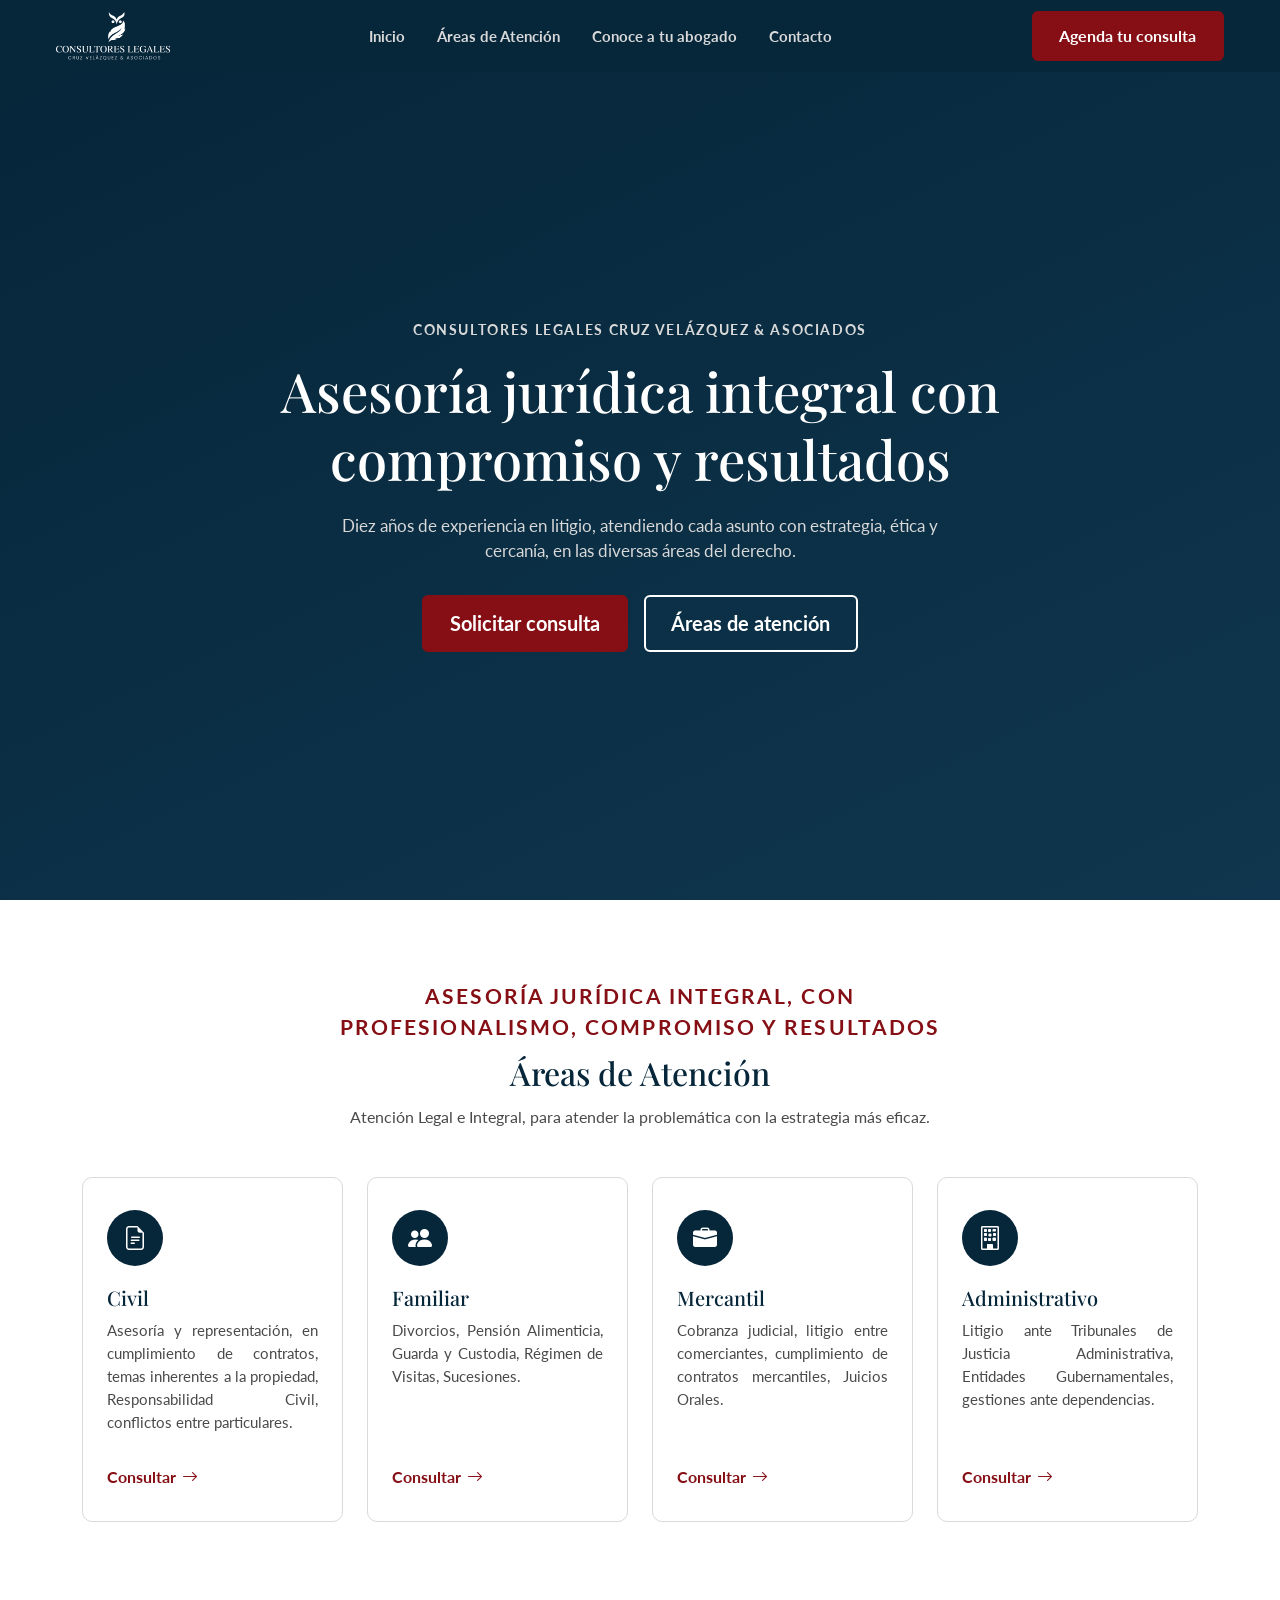
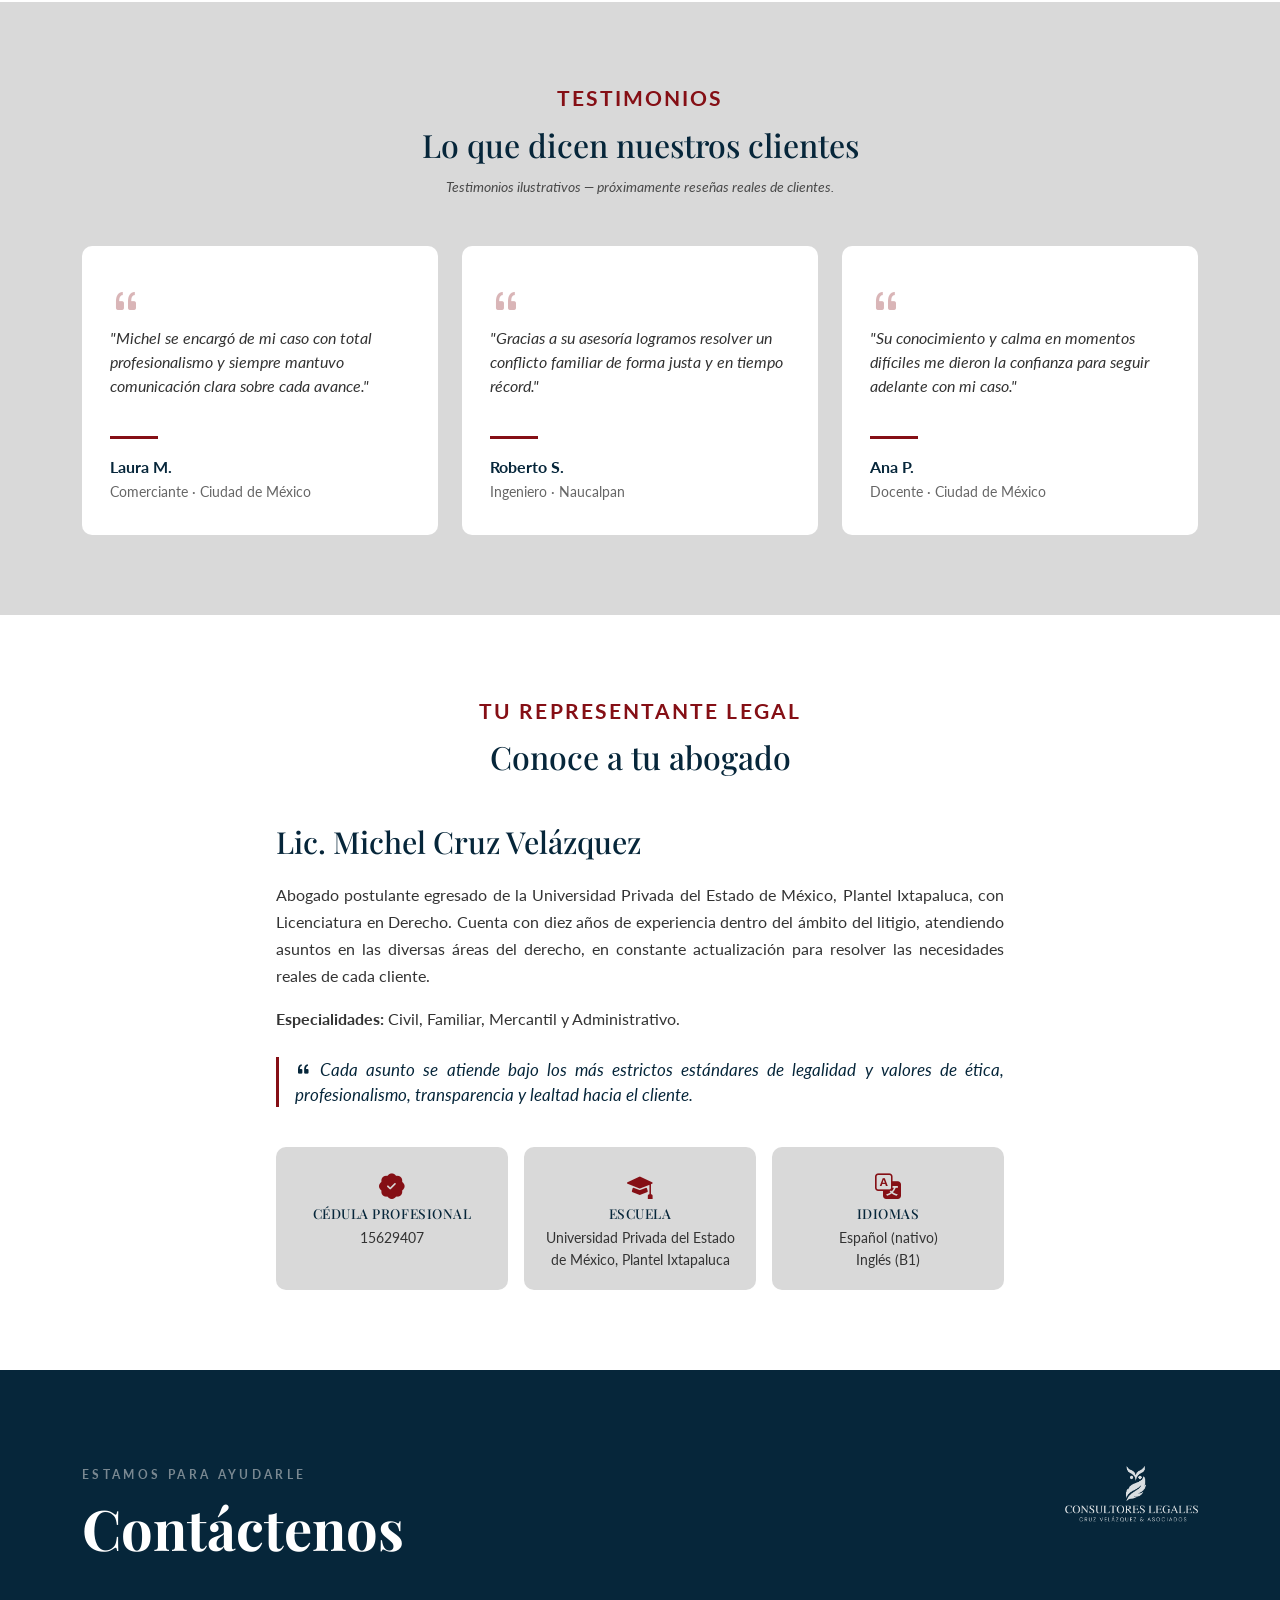
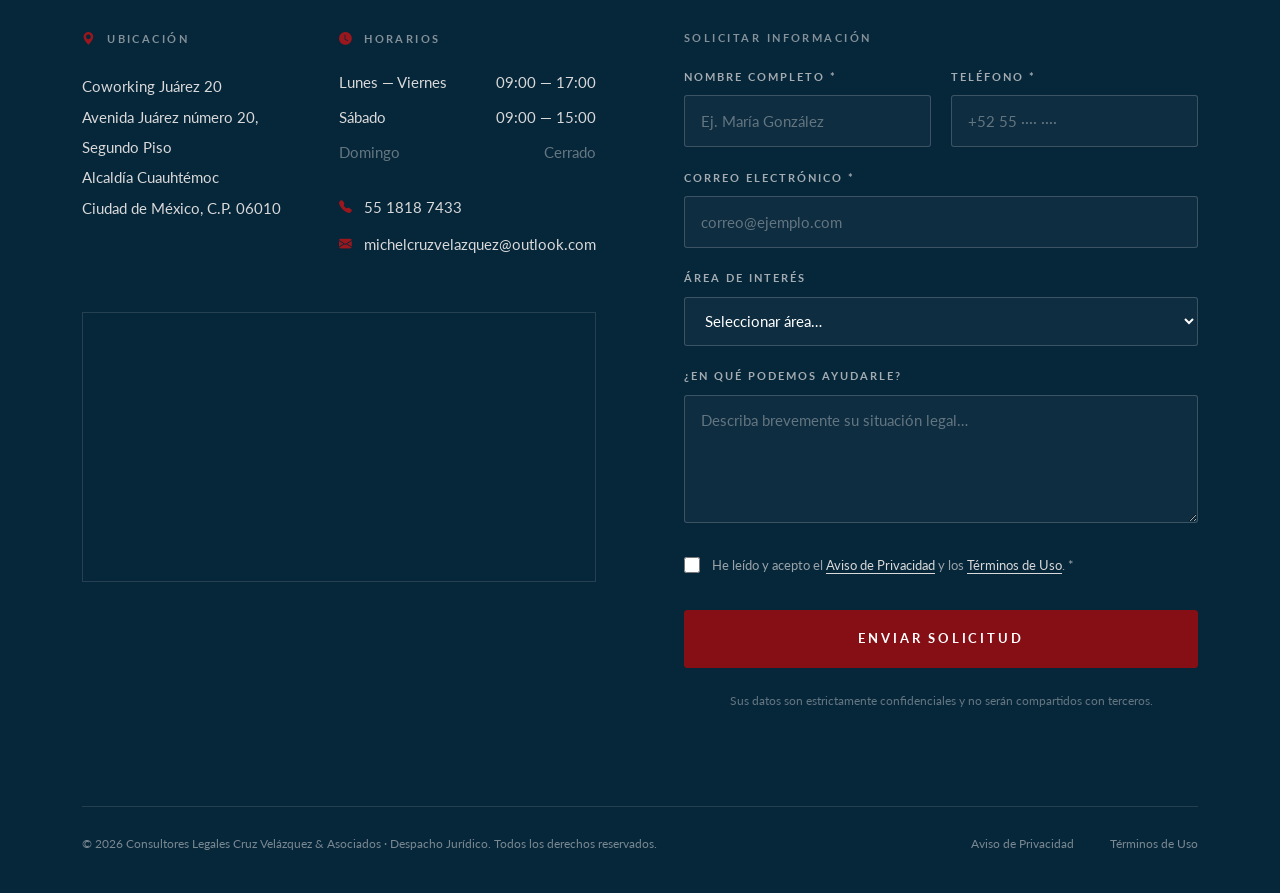
==== commit ef06e8d7: "Fix: Agregando correcciones de áreas de práctica, dirección, quitando la foto del perfil y justifica" ====
--- a/index.html
+++ b/index.html
@@ -55,7 +55,7 @@
   "priceRange": "$$",
   "address": {
     "@type": "PostalAddress",
-    "streetAddress": "Avenida Juárez número 20, Segundo Piso",
+    "streetAddress": "Coworking Juárez 20, Avenida Juárez número 20, Segundo Piso",
     "addressLocality": "Ciudad de México",
     "addressRegion": "CDMX",
     "postalCode": "06010",
@@ -66,8 +66,8 @@
   "openingHoursSpecification": {
     "@type": "OpeningHoursSpecification",
     "dayOfWeek": ["Monday", "Tuesday", "Wednesday", "Thursday", "Friday", "Saturday"],
-    "opens": "08:00",
-    "closes": "16:00"
+    "opens": "09:00",
+    "closes": "17:00"
   },
   "areaServed": "Ciudad de México",
   "knowsAbout": ["Civil", "Familiar", "Mercantil", "Laboral", "Administrativo", "Notarial", "Inmobiliario", "Penal", "Amparo", "Bancario"]
@@ -86,7 +86,7 @@
 
       <ul class="navbar-links-desktop">
         <li><a href="#inicio">Inicio</a></li>
-        <li><a href="#areas-practica">Áreas de Práctica</a></li>
+        <li><a href="#areas-atencion">Áreas de Atención</a></li>
         <li><a href="#abogado">Conoce a tu abogado</a></li>
         <li><a href="#contacto">Contacto</a></li>
       </ul>
@@ -108,7 +108,7 @@
     </button>
     <ul class="mobile-menu-links">
       <li><a href="#inicio" class="mobile-link">Inicio</a></li>
-      <li><a href="#areas-practica" class="mobile-link">Áreas de Práctica</a></li>
+      <li><a href="#areas-atencion" class="mobile-link">Áreas de Atención</a></li>
       <li><a href="#abogado" class="mobile-link">Conoce a tu abogado</a></li>
       <li><a href="#contacto" class="mobile-link">Contacto</a></li>
     </ul>
@@ -130,117 +130,61 @@
             </p>
             <div class="hero-buttons">
               <a href="#contacto" class="btn btn-cta btn-lg">Solicitar consulta</a>
-              <a href="#areas-practica" class="btn btn-outline-hero btn-lg">Áreas de práctica</a>
+              <a href="#areas-atencion" class="btn btn-outline-hero btn-lg">Áreas de atención</a>
             </div>
           </div>
         </div>
       </div>
     </section>
 
-    <!-- ===================== ÁREAS DE PRÁCTICA ===================== -->
-    <section class="section-areas" id="areas-practica">
+    <!-- ===================== ÁREAS DE ATENCIÓN ===================== -->
+    <section class="section-areas" id="areas-atencion">
       <div class="container">
         <div class="section-heading text-center">
-          <span class="section-tag">Especialidades</span>
-          <h2>Áreas de Práctica</h2>
-          <p>Cobertura legal integral para atender tu problemática con la estrategia adecuada.</p>
+          <span class="section-tag">Asesoría jurídica integral, con profesionalismo, compromiso y resultados</span>
+          <h2>Áreas de Atención</h2>
+          <p>Atención Legal e Integral, para atender la problemática con la estrategia más eficaz.</p>
         </div>
 
         <div class="row g-4">
 
-          <div class="col-12 col-sm-6 col-lg-4">
+          <div class="col-12 col-sm-6 col-lg-3">
             <div class="area-card">
               <div class="area-icon"><i class="bi bi-file-earmark-text"></i></div>
               <h3>Civil</h3>
-              <p>Asesoría y representación en conflictos sobre contratos, obligaciones, propiedad y responsabilidad
-                civil.</p>
+              <p>Asesoría y representación, en cumplimiento de contratos, temas inherentes a la propiedad,
+                Responsabilidad Civil, conflictos entre particulares.</p>
               <a href="#contacto" class="area-cta" data-area="Civil">Consultar <i class="bi bi-arrow-right"></i></a>
             </div>
           </div>
 
-          <div class="col-12 col-sm-6 col-lg-4">
+          <div class="col-12 col-sm-6 col-lg-3">
             <div class="area-card">
               <div class="area-icon"><i class="bi bi-people-fill"></i></div>
               <h3>Familiar</h3>
-              <p>Divorcios, pensión alimenticia, custodia, régimen de visitas y demás asuntos familiares con trato
-                cercano.</p>
+              <p>Divorcios, Pensión Alimenticia, Guarda y Custodia, Régimen de Visitas, Sucesiones.</p>
               <a href="#contacto" class="area-cta" data-area="Familiar">Consultar <i class="bi bi-arrow-right"></i></a>
             </div>
           </div>
 
-          <div class="col-12 col-sm-6 col-lg-4">
+          <div class="col-12 col-sm-6 col-lg-3">
             <div class="area-card">
               <div class="area-icon"><i class="bi bi-briefcase-fill"></i></div>
               <h3>Mercantil</h3>
-              <p>Asuntos comerciales, contratos mercantiles, cobranza judicial y controversias entre comerciantes.</p>
+              <p>Cobranza judicial, litigio entre comerciantes, cumplimiento de contratos mercantiles, Juicios
+                Orales.</p>
               <a href="#contacto" class="area-cta" data-area="Mercantil">Consultar <i class="bi bi-arrow-right"></i></a>
             </div>
           </div>
 
-          <div class="col-12 col-sm-6 col-lg-4">
-            <div class="area-card">
-              <div class="area-icon"><i class="bi bi-person-workspace"></i></div>
-              <h3>Laboral</h3>
-              <p>Defensa de derechos laborales, despidos injustificados, indemnizaciones y conflictos obrero-patronales.
-              </p>
-              <a href="#contacto" class="area-cta" data-area="Laboral">Consultar <i class="bi bi-arrow-right"></i></a>
-            </div>
-          </div>
-
-          <div class="col-12 col-sm-6 col-lg-4">
+          <div class="col-12 col-sm-6 col-lg-3">
             <div class="area-card">
               <div class="area-icon"><i class="bi bi-building"></i></div>
               <h3>Administrativo</h3>
-              <p>Trámites y controversias ante dependencias de gobierno, licencias, permisos y recursos administrativos.
-              </p>
+              <p>Litigio ante Tribunales de Justicia Administrativa, Entidades Gubernamentales, gestiones ante
+                dependencias.</p>
               <a href="#contacto" class="area-cta" data-area="Administrativo">Consultar <i
                   class="bi bi-arrow-right"></i></a>
-            </div>
-          </div>
-
-          <div class="col-12 col-sm-6 col-lg-4">
-            <div class="area-card">
-              <div class="area-icon"><i class="bi bi-award-fill"></i></div>
-              <h3>Notarial</h3>
-              <p>Acompañamiento y gestión en trámites ante notario público: escrituración, sucesiones y contratos.</p>
-              <a href="#contacto" class="area-cta" data-area="Notarial">Consultar <i class="bi bi-arrow-right"></i></a>
-            </div>
-          </div>
-
-          <div class="col-12 col-sm-6 col-lg-4">
-            <div class="area-card">
-              <div class="area-icon"><i class="bi bi-house-door-fill"></i></div>
-              <h3>Inmobiliario</h3>
-              <p>Compraventa, arrendamiento, regularización de predios y controversias sobre bienes raíces.</p>
-              <a href="#contacto" class="area-cta" data-area="Inmobiliario">Consultar <i
-                  class="bi bi-arrow-right"></i></a>
-            </div>
-          </div>
-
-          <div class="col-12 col-sm-6 col-lg-4">
-            <div class="area-card">
-              <div class="area-icon"><i class="bi bi-shield-lock-fill"></i></div>
-              <h3>Penal</h3>
-              <p>Defensa y asesoría en procedimientos penales, con una estrategia sólida en cada etapa del proceso.</p>
-              <a href="#contacto" class="area-cta" data-area="Penal">Consultar <i class="bi bi-arrow-right"></i></a>
-            </div>
-          </div>
-
-          <div class="col-12 col-sm-6 col-lg-4">
-            <div class="area-card">
-              <div class="area-icon"><i class="bi bi-shield-check"></i></div>
-              <h3>Amparo</h3>
-              <p>Interposición y seguimiento de juicios de amparo para la protección de tus derechos fundamentales.</p>
-              <a href="#contacto" class="area-cta" data-area="Amparo">Consultar <i class="bi bi-arrow-right"></i></a>
-            </div>
-          </div>
-
-          <div class="col-12 col-sm-6 col-lg-4 mx-auto">
-            <div class="area-card">
-              <div class="area-icon"><i class="bi bi-bank2"></i></div>
-              <h3>Bancario</h3>
-              <p>Asesoría en conflictos con instituciones financieras, créditos, embargos y servicios bancarios.</p>
-              <a href="#contacto" class="area-cta" data-area="Bancario">Consultar <i class="bi bi-arrow-right"></i></a>
             </div>
           </div>
 
@@ -302,17 +246,8 @@
           <h2>Conoce a tu abogado</h2>
         </div>
 
-        <div class="row align-items-center g-5">
-          <div class="col-12 col-lg-5">
-            <div class="abogado-foto-wrap">
-              <div class="abogado-foto-placeholder">
-                <i class="bi bi-person-fill"></i>
-                <span>Foto próximamente</span>
-              </div>
-            </div>
-          </div>
-
-          <div class="col-12 col-lg-7">
+        <div class="row justify-content-center g-5">
+          <div class="col-12 col-lg-8">
             <h3 class="abogado-nombre">Lic. Michel Cruz Velázquez</h3>
             <p class="abogado-parrafo">
               Abogado postulante egresado de la Universidad Privada del Estado de México,
@@ -322,8 +257,8 @@
               reales de cada cliente.
             </p>
             <p class="abogado-parrafo">
-              <strong>Especialidades:</strong> Civil, Familiar, Mercantil, Laboral,
-              Administrativo, Notarial, Inmobiliario, Penal, Amparo y Bancario.
+              <strong>Especialidades:</strong> Civil, Familiar, Mercantil y 
+              Administrativo.
             </p>
             <p class="abogado-filosofia">
               <i class="bi bi-quote"></i>
@@ -382,8 +317,8 @@
             <div>
               <p class="contacto-label"><i class="bi bi-geo-alt-fill"></i> Ubicación</p>
               <p class="contacto-direccion">
-                Avenida Juárez número 20<br>
-                Segundo Piso<br>
+                Coworking Juárez 20<br>
+                Avenida Juárez número 20, Segundo Piso<br>
                 Alcaldía Cuauhtémoc<br>
                 Ciudad de México, C.P. 06010
               </p>
@@ -391,8 +326,8 @@
 
             <div>
               <p class="contacto-label"><i class="bi bi-clock-fill"></i> Horarios</p>
-              <div class="horario-fila"><span>Lunes — Viernes</span><span>8:00 — 16:00</span></div>
-              <div class="horario-fila"><span>Sábado</span><span>8:00 — 16:00</span></div>
+              <div class="horario-fila"><span>Lunes — Viernes</span><span>09:00 — 17:00</span></div>
+              <div class="horario-fila"><span>Sábado</span><span>09:00 — 15:00</span></div>
               <div class="horario-fila horario-cerrado"><span>Domingo</span><span>Cerrado</span></div>
 
               <div class="contacto-links">
@@ -405,7 +340,7 @@
 
           <div class="mapa-wrap">
             <iframe title="Ubicación del despacho"
-              src="https://www.google.com/maps?q=Avenida+Ju%C3%A1rez+20,+Cuauht%C3%A9moc,+Ciudad+de+M%C3%A9xico&amp;output=embed"
+              src="https://www.google.com/maps?q=Coworking+Ju%C3%A1rez+20,+Avenida+Ju%C3%A1rez+20,+Cuauht%C3%A9moc,+Ciudad+de+M%C3%A9xico&amp;output=embed"
               width="100%" height="268" style="border:0;" allowfullscreen="" loading="lazy"
               referrerpolicy="no-referrer-when-downgrade"></iframe>
           </div>
--- a/css/styles.css
+++ b/css/styles.css
@@ -396,6 +396,7 @@
   color: #4a4a4a;
   font-size: 0.95rem;
   flex-grow: 1;
+  text-align: justify;
 }
 
 .area-cta {
@@ -503,6 +504,7 @@
   color: #333;
   line-height: 1.7;
   margin-bottom: 1rem;
+  text-align: justify;
 }
 
 .abogado-filosofia {
@@ -512,6 +514,7 @@
   border-left: 3px solid var(--rojo-vino);
   padding-left: 1rem;
   margin: 1.5rem 0;
+  text-align: justify;
 }
 
 .abogado-datos {
@@ -677,7 +680,7 @@
 
 .mapa-wrap iframe {
   display: block;
-  filter: grayscale(1) brightness(0.55) contrast(1.05);
+  /*filter: grayscale(1) brightness(0.55) contrast(1.05);*/
 }
 
 /* --- Formulario --- */
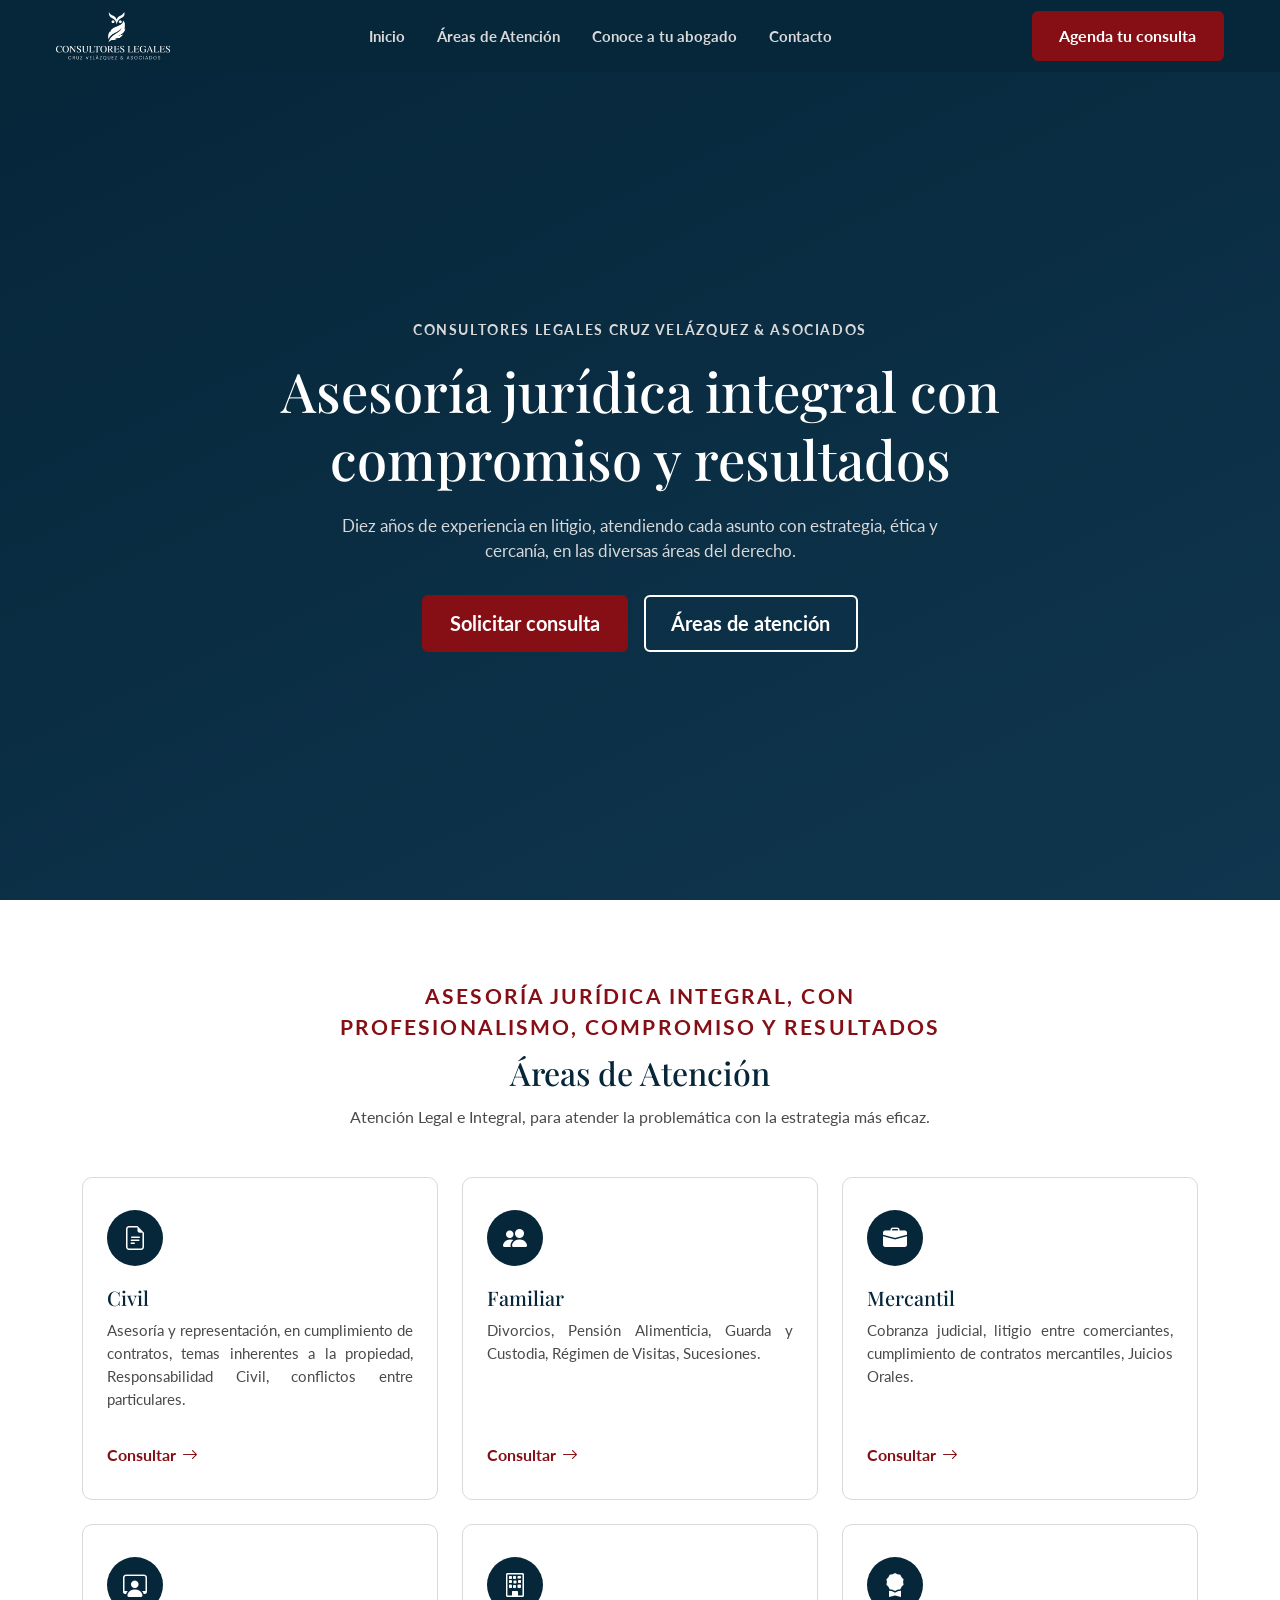
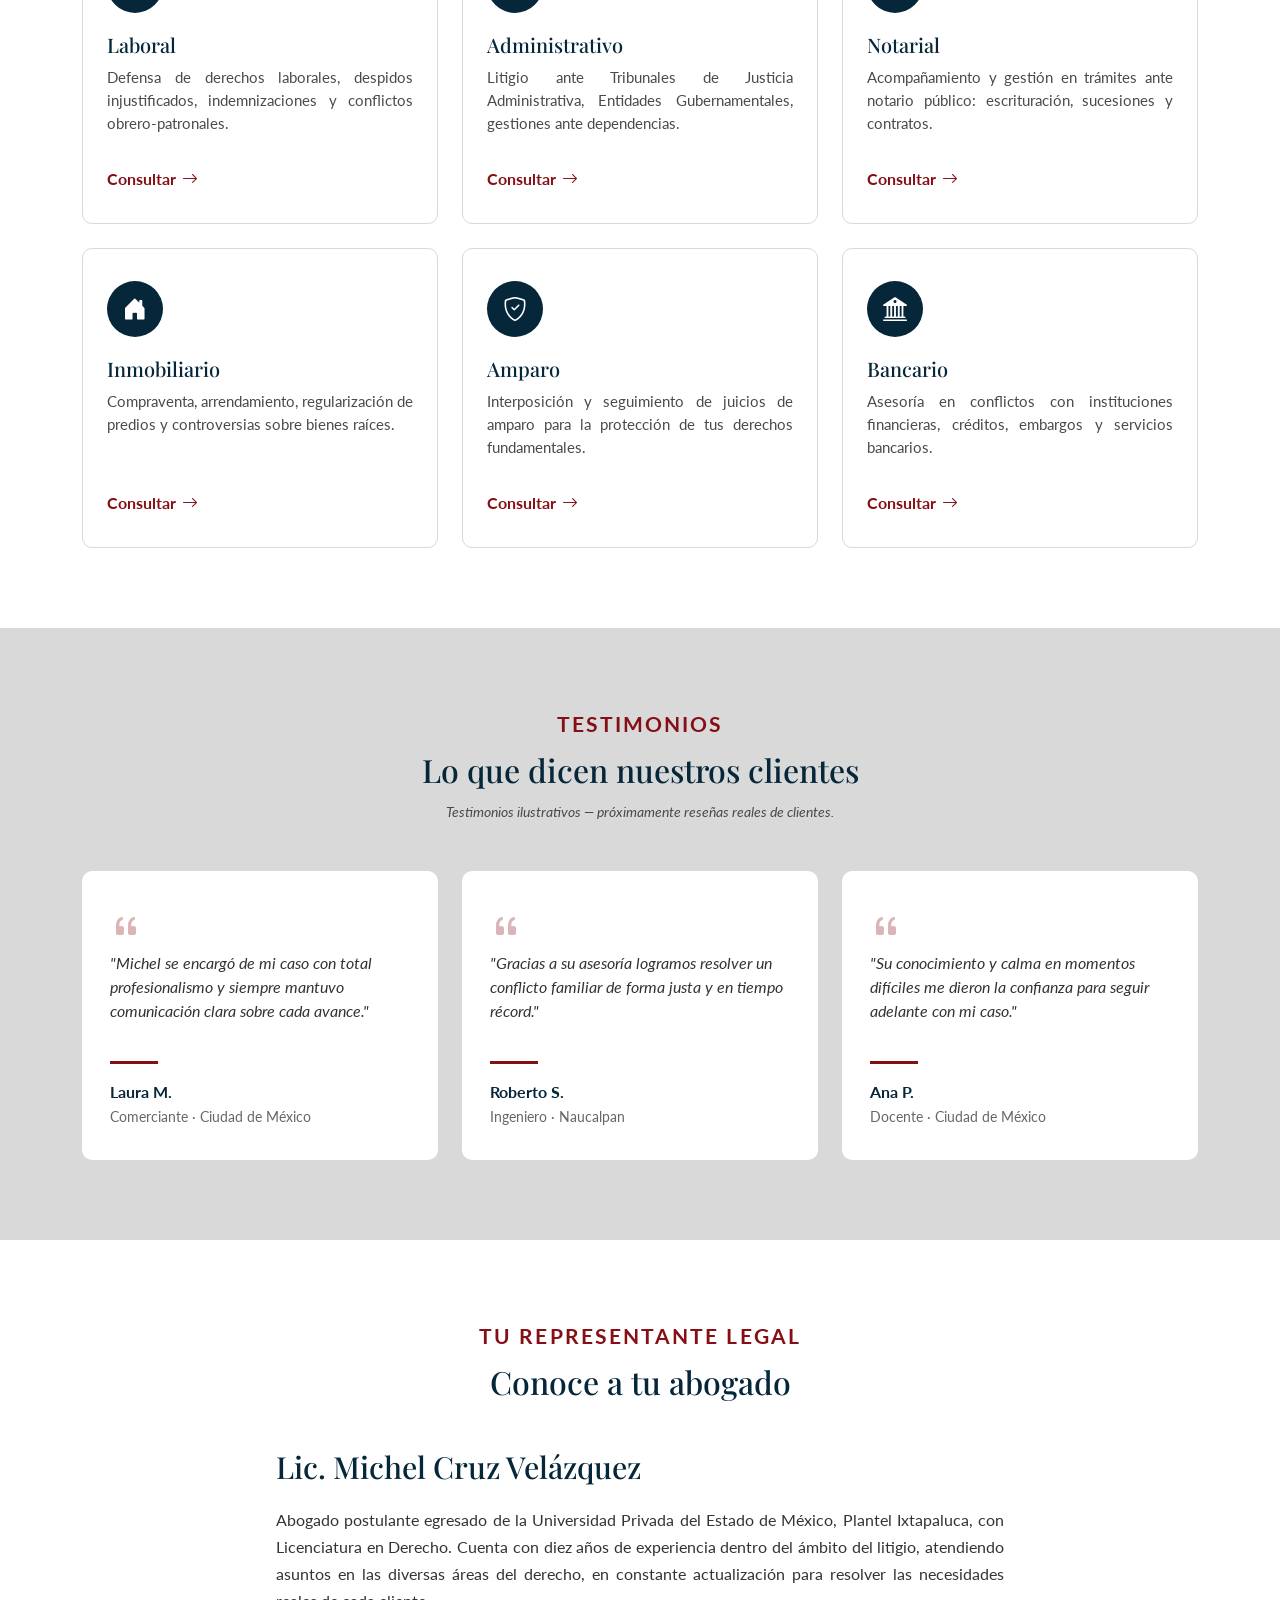
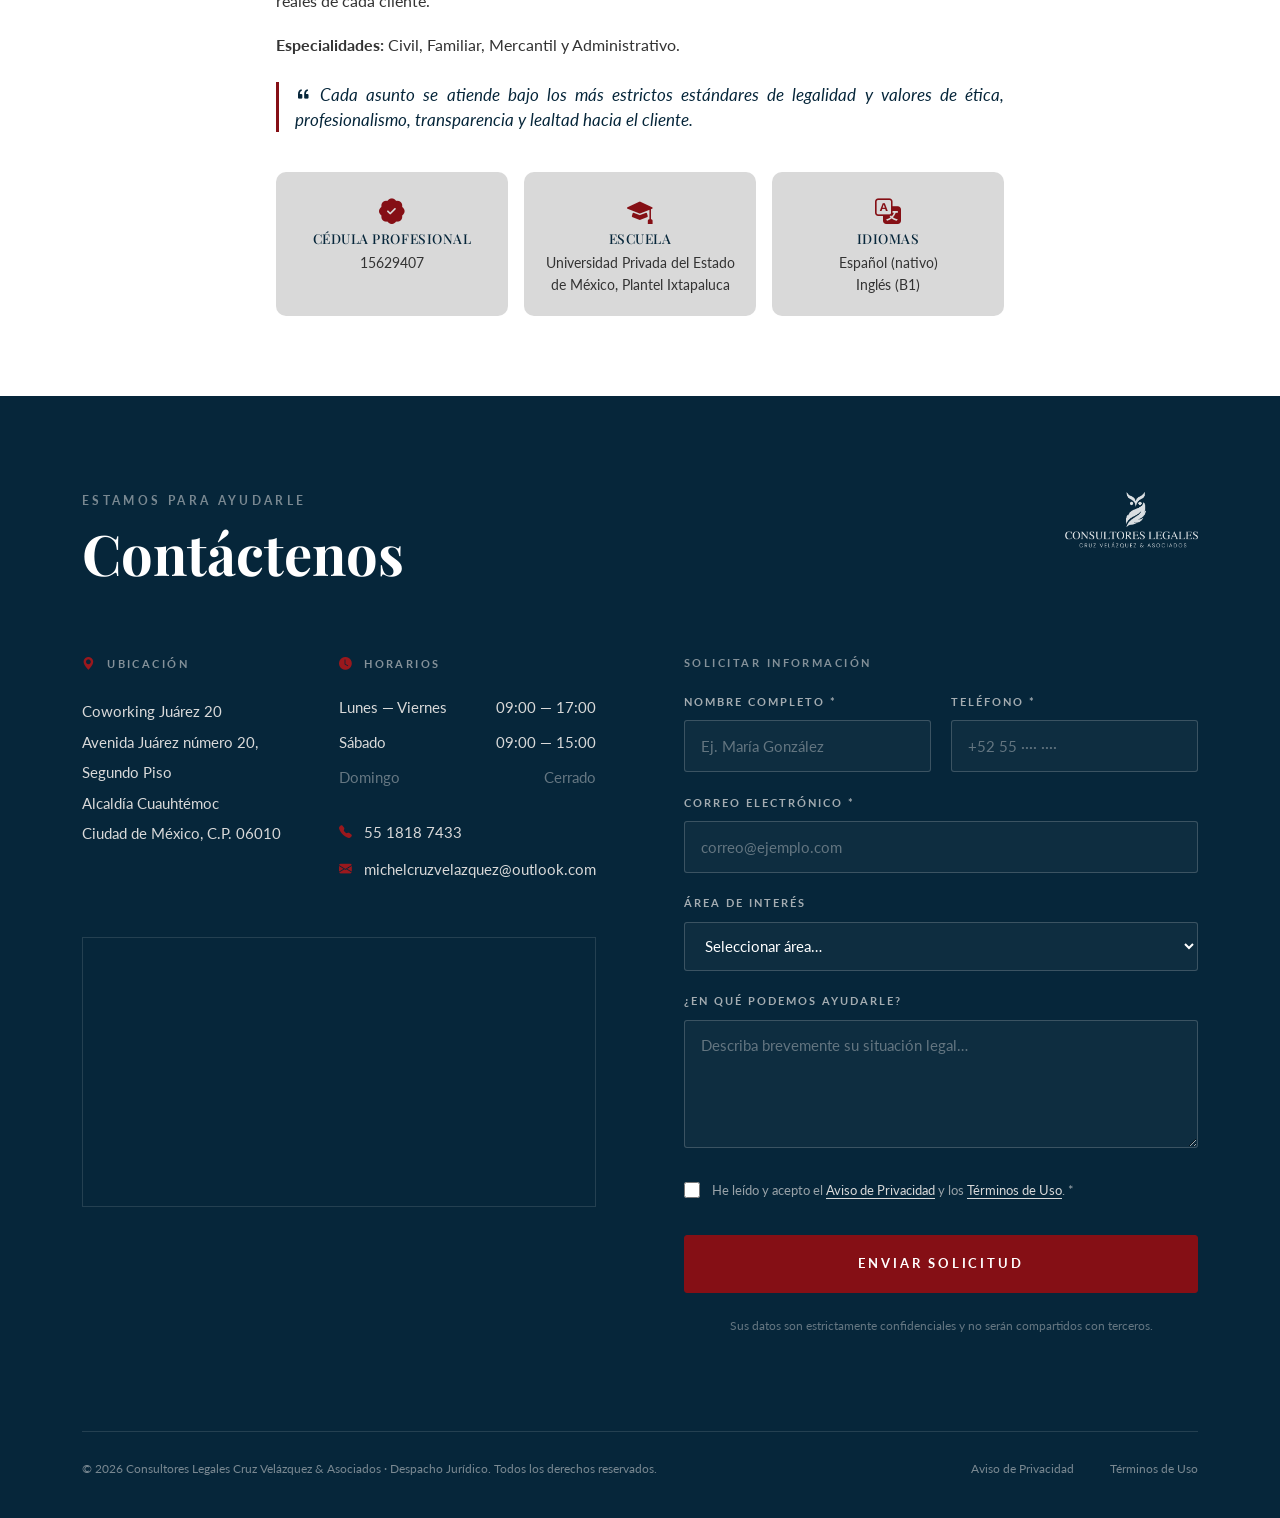
==== commit 15af43af: "fix: Agregando las cards de areas faltantes: Laboral, Notarial, Inmobiliario, Amparo y Bancario Co-A" ====
--- a/index.html
+++ b/index.html
@@ -10,8 +10,7 @@
   <meta name="robots" content="index, follow">
   <meta name="theme-color" content="#06263A">
 
-  <!-- TODO: reemplazar con la URL real una vez publicado en GitHub Pages (o dominio propio) -->
-  <link rel="canonical" href="https://TU-USUARIO.github.io/NOMBRE-REPO/">
+  <link rel="canonical" href="https://consultoreslegalesvelazquez.com/">
 
   <!-- Open Graph -->
   <meta property="og:type" content="website">
@@ -19,15 +18,15 @@
   <meta property="og:title" content="Consultores Legales Cruz Velázquez & Asociados">
   <meta property="og:description"
     content="Asesoría jurídica integral y personalizada. Civil, Familiar, Mercantil, Laboral, Penal, Amparo y más. Ciudad de México.">
-  <meta property="og:url" content="https://TU-USUARIO.github.io/NOMBRE-REPO/">
-  <meta property="og:image" content="https://TU-USUARIO.github.io/NOMBRE-REPO/images/logotipo_consultores_legales.png">
+  <meta property="og:url" content="https://consultoreslegalesvelazquez.com/">
+  <meta property="og:image" content="https://consultoreslegalesvelazquez.com/images/logotipo_consultores_legales.png">
 
   <!-- Twitter Card -->
   <meta name="twitter:card" content="summary">
   <meta name="twitter:title" content="Consultores Legales Cruz Velázquez & Asociados">
   <meta name="twitter:description"
     content="Asesoría jurídica integral y personalizada. Civil, Familiar, Mercantil, Laboral, Penal, Amparo y más. Ciudad de México.">
-  <meta name="twitter:image" content="https://TU-USUARIO.github.io/NOMBRE-REPO/images/logotipo_consultores_legales.png">
+  <meta name="twitter:image" content="https://consultoreslegalesvelazquez.com/images/logotipo_consultores_legales.png">
 
   <link rel="icon" type="image/png" href="images/logotipo_consultores_legales.png">
 
@@ -51,7 +50,8 @@
   "@context": "https://schema.org",
   "@type": "LegalService",
   "name": "Consultores Legales Cruz Velázquez & Asociados",
-  "image": "images/logotipo_consultores_legales.png",
+  "url": "https://consultoreslegalesvelazquez.com/",
+  "image": "https://consultoreslegalesvelazquez.com/images/logotipo_consultores_legales.png",
   "priceRange": "$$",
   "address": {
     "@type": "PostalAddress",
@@ -148,7 +148,7 @@
 
         <div class="row g-4">
 
-          <div class="col-12 col-sm-6 col-lg-3">
+          <div class="col-12 col-sm-6 col-lg-4">
             <div class="area-card">
               <div class="area-icon"><i class="bi bi-file-earmark-text"></i></div>
               <h3>Civil</h3>
@@ -158,7 +158,7 @@
             </div>
           </div>
 
-          <div class="col-12 col-sm-6 col-lg-3">
+          <div class="col-12 col-sm-6 col-lg-4">
             <div class="area-card">
               <div class="area-icon"><i class="bi bi-people-fill"></i></div>
               <h3>Familiar</h3>
@@ -167,7 +167,7 @@
             </div>
           </div>
 
-          <div class="col-12 col-sm-6 col-lg-3">
+          <div class="col-12 col-sm-6 col-lg-4">
             <div class="area-card">
               <div class="area-icon"><i class="bi bi-briefcase-fill"></i></div>
               <h3>Mercantil</h3>
@@ -177,7 +177,17 @@
             </div>
           </div>
 
-          <div class="col-12 col-sm-6 col-lg-3">
+          <div class="col-12 col-sm-6 col-lg-4">
+            <div class="area-card">
+              <div class="area-icon"><i class="bi bi-person-workspace"></i></div>
+              <h3>Laboral</h3>
+              <p>Defensa de derechos laborales, despidos injustificados, indemnizaciones y conflictos obrero-patronales.
+              </p>
+              <a href="#contacto" class="area-cta" data-area="Laboral">Consultar <i class="bi bi-arrow-right"></i></a>
+            </div>
+          </div>
+
+          <div class="col-12 col-sm-6 col-lg-4">
             <div class="area-card">
               <div class="area-icon"><i class="bi bi-building"></i></div>
               <h3>Administrativo</h3>
@@ -185,6 +195,43 @@
                 dependencias.</p>
               <a href="#contacto" class="area-cta" data-area="Administrativo">Consultar <i
                   class="bi bi-arrow-right"></i></a>
+            </div>
+          </div>
+
+          <div class="col-12 col-sm-6 col-lg-4">
+            <div class="area-card">
+              <div class="area-icon"><i class="bi bi-award-fill"></i></div>
+              <h3>Notarial</h3>
+              <p>Acompañamiento y gestión en trámites ante notario público: escrituración, sucesiones y contratos.</p>
+              <a href="#contacto" class="area-cta" data-area="Notarial">Consultar <i class="bi bi-arrow-right"></i></a>
+            </div>
+          </div>
+
+          <div class="col-12 col-sm-6 col-lg-4">
+            <div class="area-card">
+              <div class="area-icon"><i class="bi bi-house-door-fill"></i></div>
+              <h3>Inmobiliario</h3>
+              <p>Compraventa, arrendamiento, regularización de predios y controversias sobre bienes raíces.</p>
+              <a href="#contacto" class="area-cta" data-area="Inmobiliario">Consultar <i
+                  class="bi bi-arrow-right"></i></a>
+            </div>
+          </div>
+
+          <div class="col-12 col-sm-6 col-lg-4">
+            <div class="area-card">
+              <div class="area-icon"><i class="bi bi-shield-check"></i></div>
+              <h3>Amparo</h3>
+              <p>Interposición y seguimiento de juicios de amparo para la protección de tus derechos fundamentales.</p>
+              <a href="#contacto" class="area-cta" data-area="Amparo">Consultar <i class="bi bi-arrow-right"></i></a>
+            </div>
+          </div>
+
+          <div class="col-12 col-sm-6 col-lg-4">
+            <div class="area-card">
+              <div class="area-icon"><i class="bi bi-bank2"></i></div>
+              <h3>Bancario</h3>
+              <p>Asesoría en conflictos con instituciones financieras, créditos, embargos y servicios bancarios.</p>
+              <a href="#contacto" class="area-cta" data-area="Bancario">Consultar <i class="bi bi-arrow-right"></i></a>
             </div>
           </div>
 
